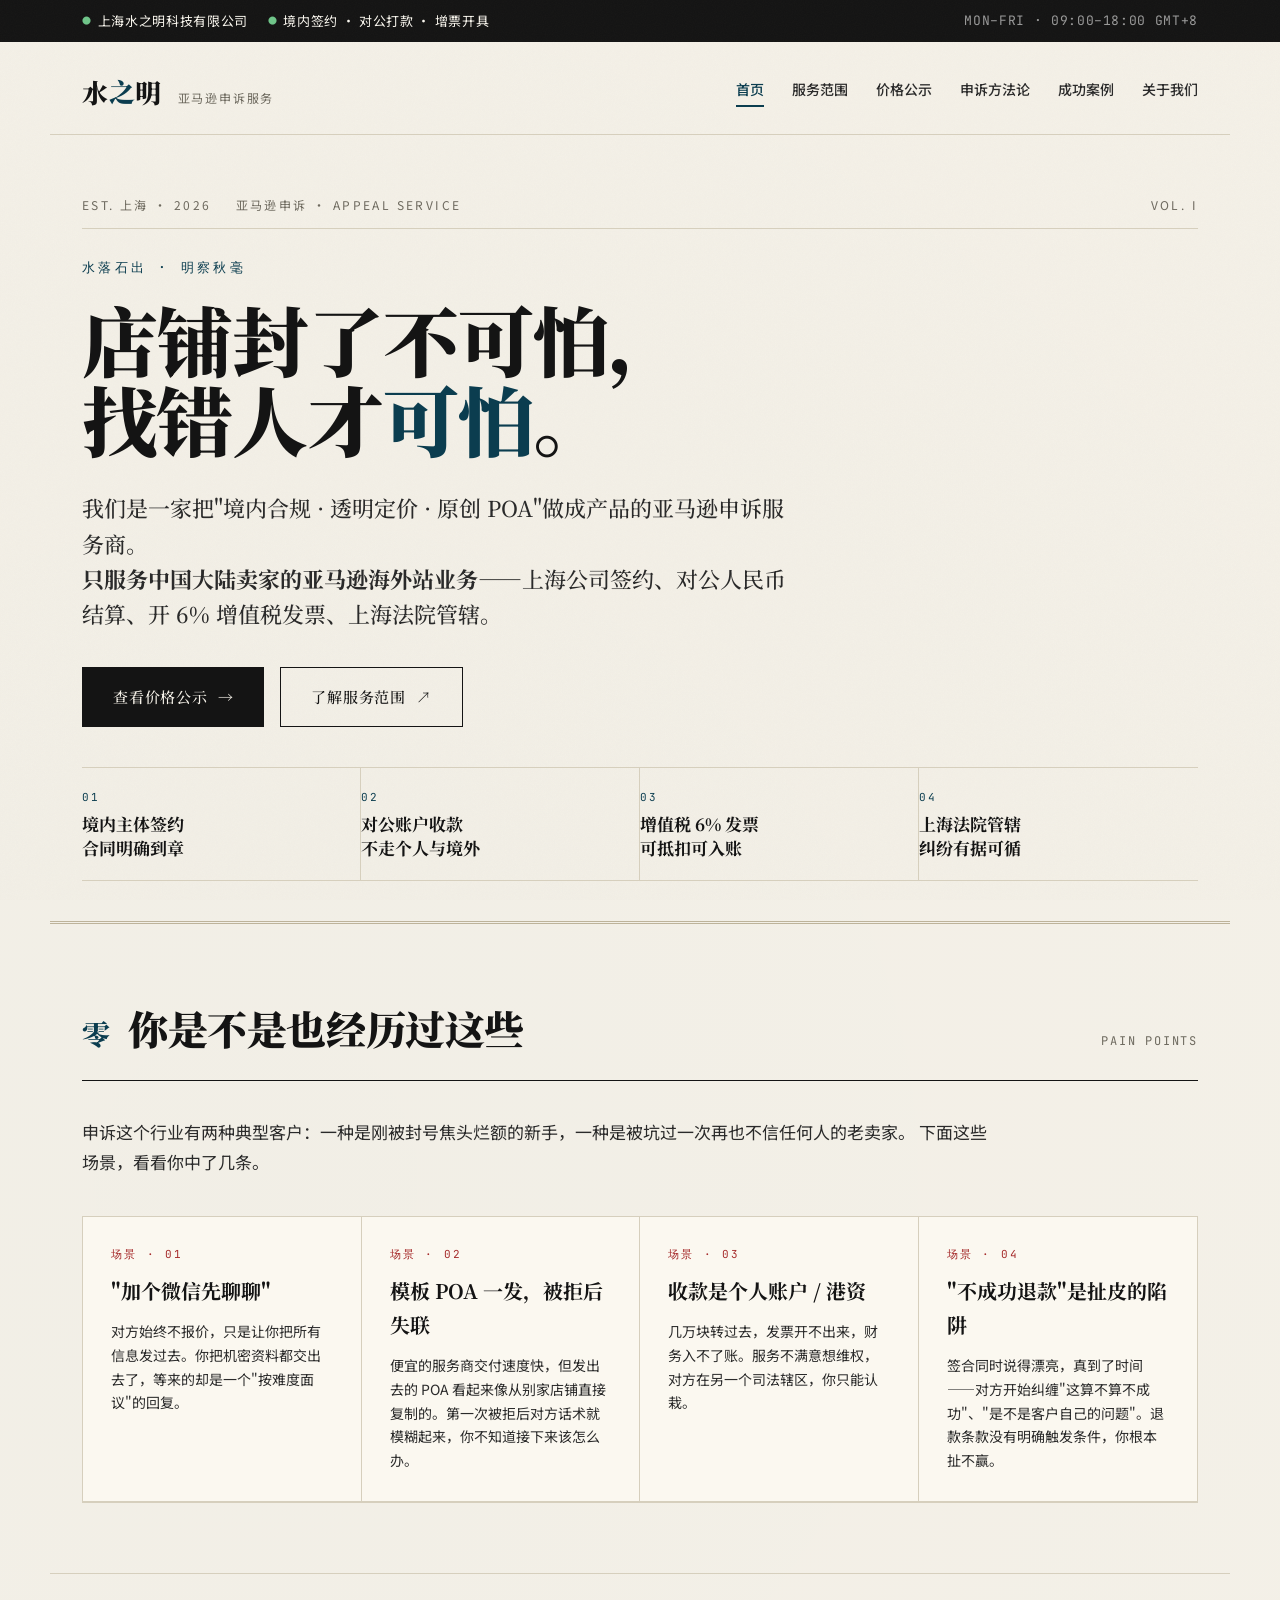
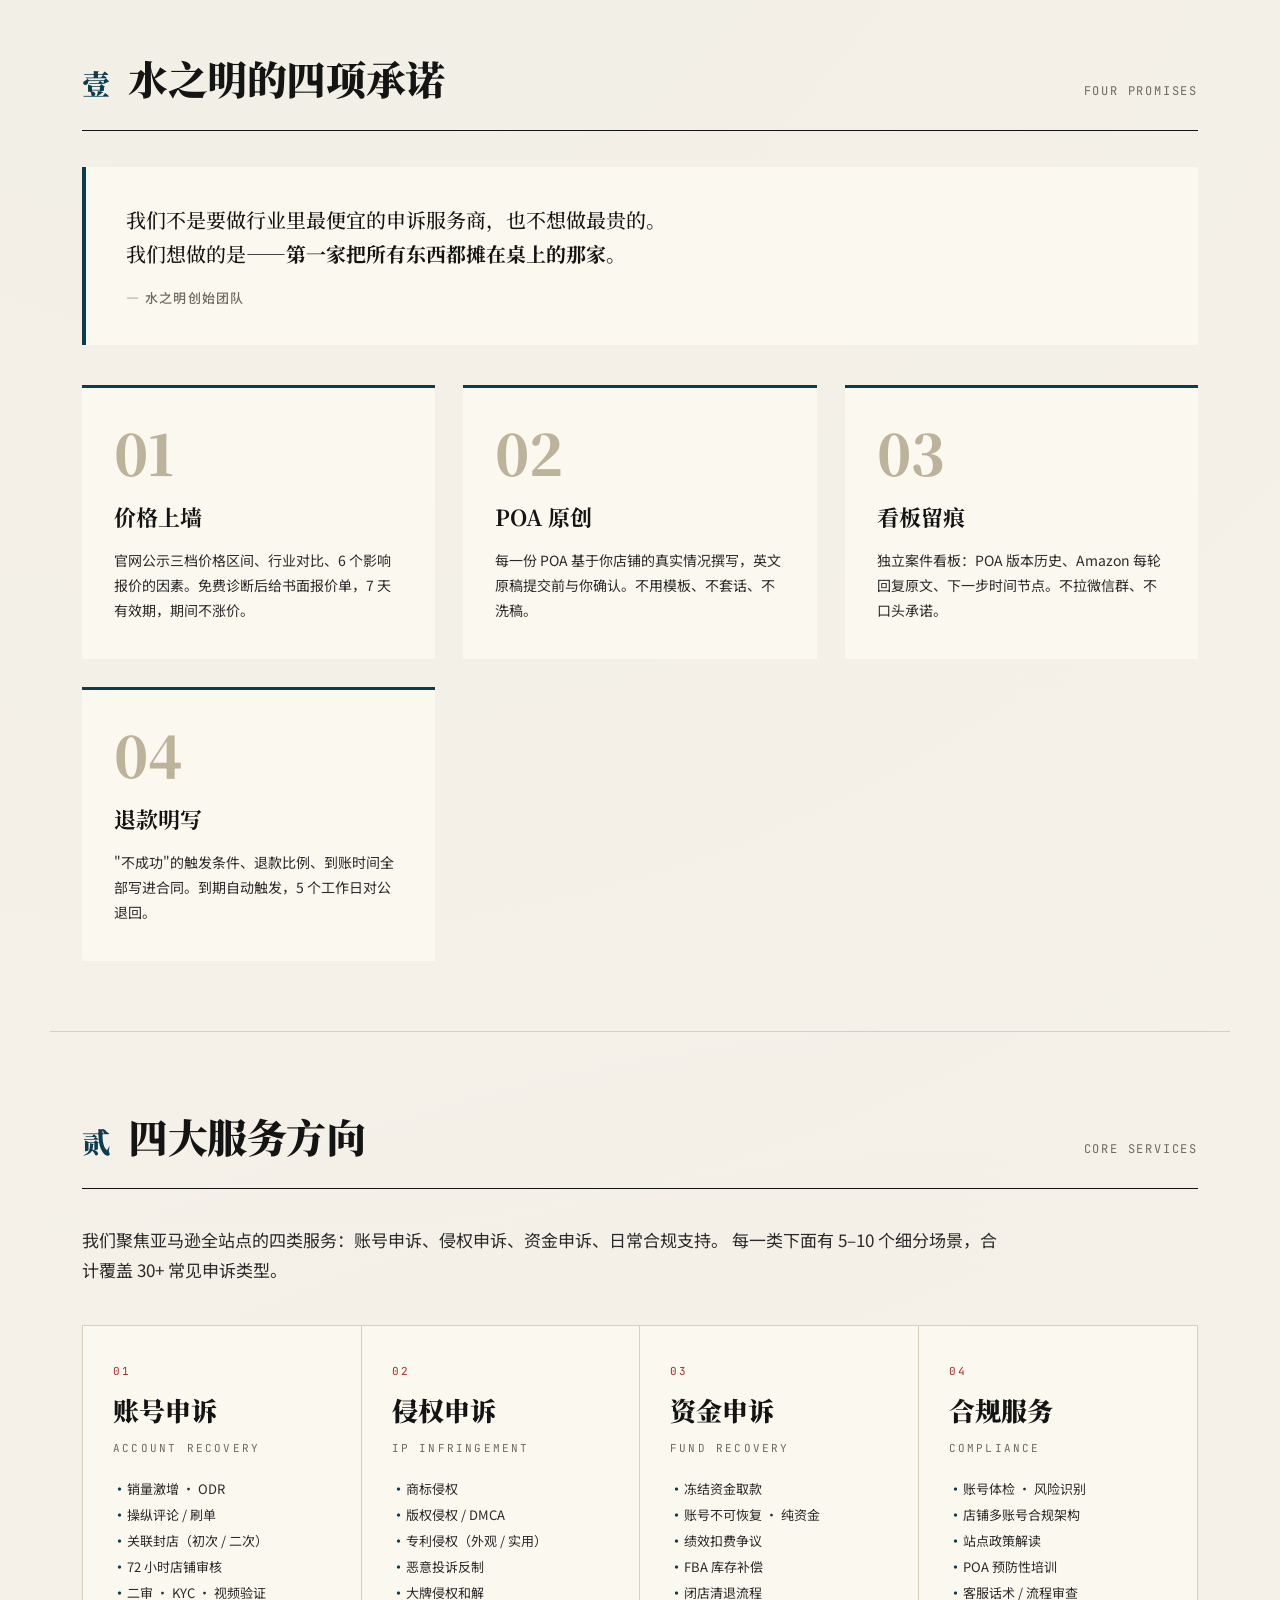
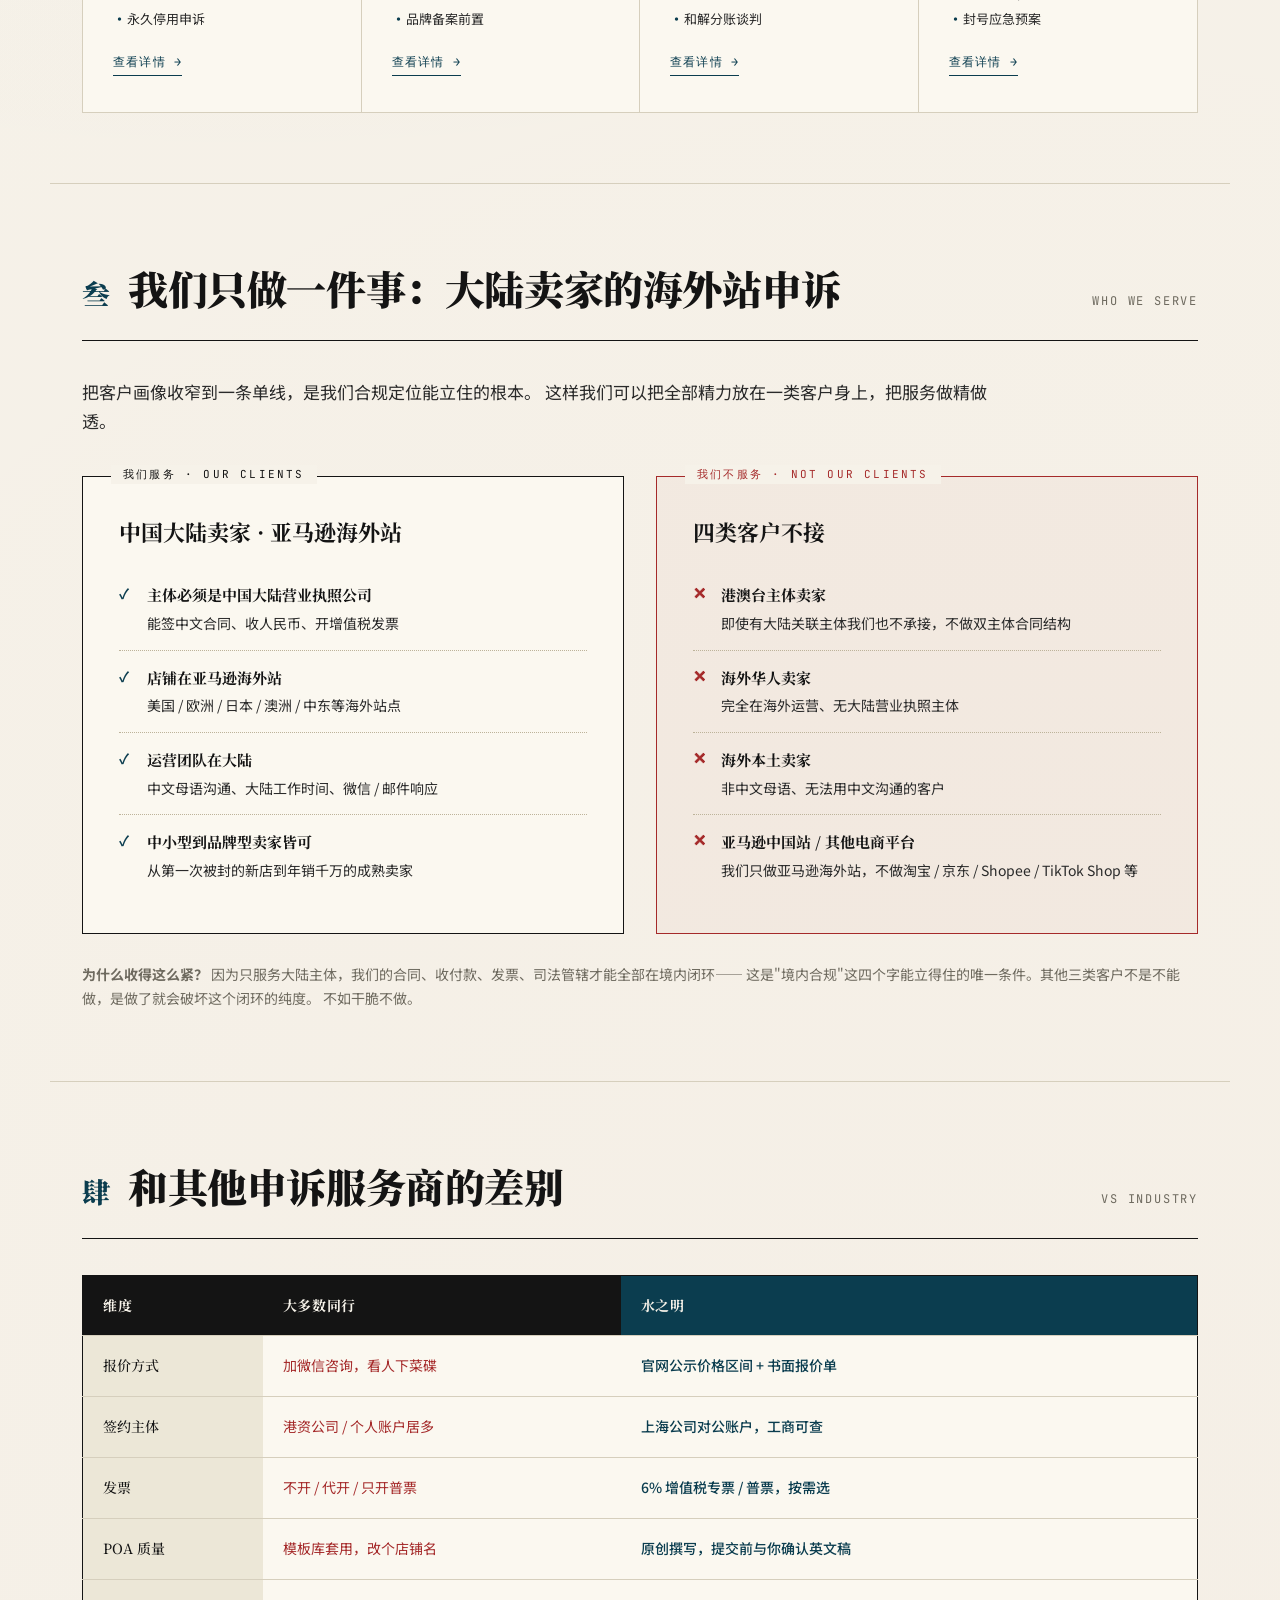
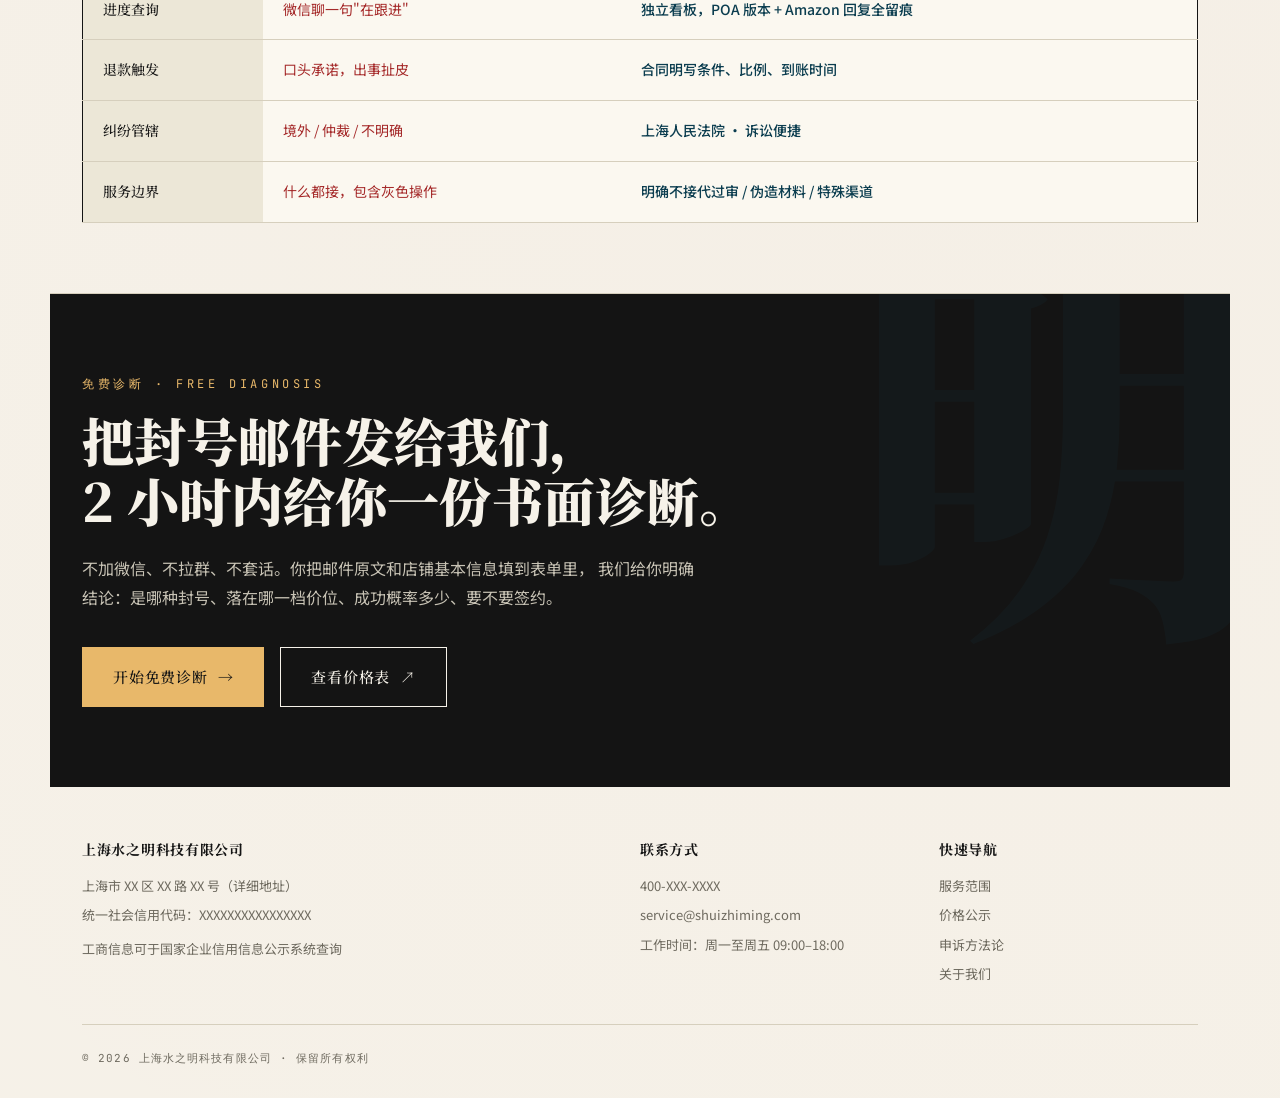
==== index.html @ 48dec46b "Initial commit: 水之明亚马逊申诉服务官网 - 6 页：首页 / 服务范围 / 价格公示 / 申诉方法论 / 成功案例 / 关于我们 - 共享样式表 styles.css（报纸 / 学术" ====
<!DOCTYPE html>
<html lang="zh-CN">
<head>
  <meta charset="UTF-8">
  <meta name="viewport" content="width=device-width, initial-scale=1.0">
  <title>水之明 · 亚马逊申诉服务 · 上海水之明科技有限公司</title>
  <meta name="description" content="境内主体签约 · 对公收款 · 增值税发票 · 上海法院管辖 · 亚马逊账号 / 侵权 / 资金 / 合规申诉服务">
  <link rel="preconnect" href="https://fonts.googleapis.com">
  <link rel="preconnect" href="https://fonts.gstatic.com" crossorigin>
  <link href="https://fonts.googleapis.com/css2?family=Noto+Serif+SC:wght@400;500;700;900&family=Noto+Sans+SC:wght@300;400;500;700&family=JetBrains+Mono:wght@400;500;700&display=swap" rel="stylesheet">
  <link rel="stylesheet" href="styles.css">
</head>
<body>

  <div class="topbar">
    <div class="topbar-inner">
      <div class="topbar-left">
        <span class="topbar-badge">上海水之明科技有限公司</span>
        <span class="topbar-badge">境内签约 · 对公打款 · 增票开具</span>
      </div>
      <div class="topbar-right">MON–FRI · 09:00–18:00 GMT+8</div>
    </div>
  </div>

  <header class="masthead">
    <div class="brand">
      <a href="index.html">
        <div class="brand-mark">水<span class="water-char">之</span>明</div>
        <div class="brand-sub">亚马逊申诉服务</div>
      </a>
    </div>
    <nav class="nav">
      <a href="index.html" class="active">首页</a>
      <a href="services.html">服务范围</a>
      <a href="pricing.html">价格公示</a>
      <a href="method.html">申诉方法论</a>
      <a href="cases.html">成功案例</a>
      <a href="about.html">关于我们</a>
    </nav>
  </header>

  <section class="hero">
    <div class="hero-meta">
      <div class="hero-meta-left">
        <span>EST. 上海 · 2026</span>
        <span>亚马逊申诉 · APPEAL SERVICE</span>
      </div>
      <div>VOL. I</div>
    </div>

    <div class="home-hero-tagline">水落石出 · 明察秋毫</div>
    <h1 class="hero-title">
      店铺封了不可怕，<br>
      找错人才<span class="accent">可怕</span>。
    </h1>
    <p class="hero-subtitle">
      我们是一家把"境内合规 · 透明定价 · 原创 POA"做成产品的亚马逊申诉服务商。<br>
      <b>只服务中国大陆卖家的亚马逊海外站业务</b>——上海公司签约、对公人民币结算、开 6% 增值税发票、上海法院管辖。
    </p>

    <div class="cta-buttons" style="margin-top:16px;">
      <a href="pricing.html" class="btn btn-primary" style="background:var(--ink);color:var(--paper);">查看价格公示<span class="btn-arrow">→</span></a>
      <a href="services.html" class="btn btn-secondary" style="border-color:var(--ink);color:var(--ink);">了解服务范围<span class="btn-arrow">↗</span></a>
    </div>

    <div class="hero-pillars">
      <div class="pillar"><div class="pillar-num">01</div><div class="pillar-text">境内主体签约<br>合同明确到章</div></div>
      <div class="pillar"><div class="pillar-num">02</div><div class="pillar-text">对公账户收款<br>不走个人与境外</div></div>
      <div class="pillar"><div class="pillar-num">03</div><div class="pillar-text">增值税 6% 发票<br>可抵扣可入账</div></div>
      <div class="pillar"><div class="pillar-num">04</div><div class="pillar-text">上海法院管辖<br>纠纷有据可循</div></div>
    </div>
  </section>

  <!-- 你是不是也经历过 -->
  <section class="content" id="pain">
    <div class="section-header">
      <div class="section-num">零</div>
      <h2 class="section-title">你是不是也经历过这些</h2>
      <div class="section-kicker">PAIN POINTS</div>
    </div>
    <p class="section-intro">
      申诉这个行业有两种典型客户：一种是刚被封号焦头烂额的新手，一种是被坑过一次再也不信任何人的老卖家。
      下面这些场景，看看你中了几条。
    </p>

    <div class="why-grid">
      <div class="why-card">
        <div class="why-card-label">场景 · 01</div>
        <div class="why-card-title">"加个微信先聊聊"</div>
        <div class="why-card-text">
          对方始终不报价，只是让你把所有信息发过去。你把机密资料都交出去了，等来的却是一个"按难度面议"的回复。
        </div>
      </div>
      <div class="why-card">
        <div class="why-card-label">场景 · 02</div>
        <div class="why-card-title">模板 POA 一发，被拒后失联</div>
        <div class="why-card-text">
          便宜的服务商交付速度快，但发出去的 POA 看起来像从别家店铺直接复制的。第一次被拒后对方话术就模糊起来，你不知道接下来该怎么办。
        </div>
      </div>
      <div class="why-card">
        <div class="why-card-label">场景 · 03</div>
        <div class="why-card-title">收款是个人账户 / 港资</div>
        <div class="why-card-text">
          几万块转过去，发票开不出来，财务入不了账。服务不满意想维权，对方在另一个司法辖区，你只能认栽。
        </div>
      </div>
      <div class="why-card">
        <div class="why-card-label">场景 · 04</div>
        <div class="why-card-title">"不成功退款"是扯皮的陷阱</div>
        <div class="why-card-text">
          签合同时说得漂亮，真到了时间——对方开始纠缠"这算不算不成功"、"是不是客户自己的问题"。退款条款没有明确触发条件，你根本扯不赢。
        </div>
      </div>
    </div>
  </section>

  <!-- 我们的四项承诺 -->
  <section class="content" id="promise">
    <div class="section-header">
      <div class="section-num">壹</div>
      <h2 class="section-title">水之明的四项承诺</h2>
      <div class="section-kicker">FOUR PROMISES</div>
    </div>

    <div class="quote-block" style="margin-bottom:40px;">
      我们不是要做行业里最便宜的申诉服务商，也不想做最贵的。<br>
      我们想做的是——<b>第一家把所有东西都摊在桌上的那家</b>。
      <cite>— 水之明创始团队</cite>
    </div>

    <div class="value-grid">
      <div class="value-card">
        <div class="value-card-num">01</div>
        <div class="value-card-title">价格上墙</div>
        <div class="value-card-text">官网公示三档价格区间、行业对比、6 个影响报价的因素。免费诊断后给书面报价单，7 天有效期，期间不涨价。</div>
      </div>
      <div class="value-card">
        <div class="value-card-num">02</div>
        <div class="value-card-title">POA 原创</div>
        <div class="value-card-text">每一份 POA 基于你店铺的真实情况撰写，英文原稿提交前与你确认。不用模板、不套话、不洗稿。</div>
      </div>
      <div class="value-card">
        <div class="value-card-num">03</div>
        <div class="value-card-title">看板留痕</div>
        <div class="value-card-text">独立案件看板：POA 版本历史、Amazon 每轮回复原文、下一步时间节点。不拉微信群、不口头承诺。</div>
      </div>
      <div class="value-card">
        <div class="value-card-num">04</div>
        <div class="value-card-title">退款明写</div>
        <div class="value-card-text">"不成功"的触发条件、退款比例、到账时间全部写进合同。到期自动触发，5 个工作日对公退回。</div>
      </div>
    </div>
  </section>

  <!-- 核心服务 -->
  <section class="content" id="services-preview">
    <div class="section-header">
      <div class="section-num">贰</div>
      <h2 class="section-title">四大服务方向</h2>
      <div class="section-kicker">CORE SERVICES</div>
    </div>
    <p class="section-intro">
      我们聚焦亚马逊全站点的四类服务：账号申诉、侵权申诉、资金申诉、日常合规支持。
      每一类下面有 5–10 个细分场景，合计覆盖 30+ 常见申诉类型。
    </p>

    <div class="service-cats">
      <div class="service-cat">
        <div class="service-cat-num">01</div>
        <div class="service-cat-title">账号申诉</div>
        <div class="service-cat-en">ACCOUNT RECOVERY</div>
        <ul class="service-cat-items">
          <li>销量激增 · ODR</li>
          <li>操纵评论 / 刷单</li>
          <li>关联封店（初次 / 二次）</li>
          <li>72 小时店铺审核</li>
          <li>二审 · KYC · 视频验证</li>
          <li>永久停用申诉</li>
        </ul>
        <a href="services.html#account" class="service-cat-link">查看详情 →</a>
      </div>
      <div class="service-cat">
        <div class="service-cat-num">02</div>
        <div class="service-cat-title">侵权申诉</div>
        <div class="service-cat-en">IP INFRINGEMENT</div>
        <ul class="service-cat-items">
          <li>商标侵权</li>
          <li>版权侵权 / DMCA</li>
          <li>专利侵权（外观 / 实用）</li>
          <li>恶意投诉反制</li>
          <li>大牌侵权和解</li>
          <li>品牌备案前置</li>
        </ul>
        <a href="services.html#ip" class="service-cat-link">查看详情 →</a>
      </div>
      <div class="service-cat">
        <div class="service-cat-num">03</div>
        <div class="service-cat-title">资金申诉</div>
        <div class="service-cat-en">FUND RECOVERY</div>
        <ul class="service-cat-items">
          <li>冻结资金取款</li>
          <li>账号不可恢复 · 纯资金</li>
          <li>绩效扣费争议</li>
          <li>FBA 库存补偿</li>
          <li>闭店清退流程</li>
          <li>和解分账谈判</li>
        </ul>
        <a href="services.html#fund" class="service-cat-link">查看详情 →</a>
      </div>
      <div class="service-cat">
        <div class="service-cat-num">04</div>
        <div class="service-cat-title">合规服务</div>
        <div class="service-cat-en">COMPLIANCE</div>
        <ul class="service-cat-items">
          <li>账号体检 · 风险识别</li>
          <li>店铺多账号合规架构</li>
          <li>站点政策解读</li>
          <li>POA 预防性培训</li>
          <li>客服话术 / 流程审查</li>
          <li>封号应急预案</li>
        </ul>
        <a href="services.html#compliance" class="service-cat-link">查看详情 →</a>
      </div>
    </div>
  </section>

  <!-- 客户画像 / 服务边界 -->
  <section class="content" id="client-fit">
    <div class="section-header">
      <div class="section-num">叁</div>
      <h2 class="section-title">我们只做一件事：大陆卖家的海外站申诉</h2>
      <div class="section-kicker">WHO WE SERVE</div>
    </div>
    <p class="section-intro">
      把客户画像收窄到一条单线，是我们合规定位能立住的根本。
      这样我们可以把全部精力放在一类客户身上，把服务做精做透。
    </p>

    <div class="dual-grid">
      <div class="info-block">
        <div class="info-block-label">我们服务 · OUR CLIENTS</div>
        <h3 class="info-block-title">中国大陆卖家 · 亚马逊海外站</h3>
        <ul class="info-list">
          <li><strong>主体必须是中国大陆营业执照公司</strong>能签中文合同、收人民币、开增值税发票</li>
          <li><strong>店铺在亚马逊海外站</strong>美国 / 欧洲 / 日本 / 澳洲 / 中东等海外站点</li>
          <li><strong>运营团队在大陆</strong>中文母语沟通、大陆工作时间、微信 / 邮件响应</li>
          <li><strong>中小型到品牌型卖家皆可</strong>从第一次被封的新店到年销千万的成熟卖家</li>
        </ul>
      </div>
      <div class="info-block warning">
        <div class="info-block-label">我们不服务 · NOT OUR CLIENTS</div>
        <h3 class="info-block-title">四类客户不接</h3>
        <ul class="info-list">
          <li><strong>港澳台主体卖家</strong>即使有大陆关联主体我们也不承接，不做双主体合同结构</li>
          <li><strong>海外华人卖家</strong>完全在海外运营、无大陆营业执照主体</li>
          <li><strong>海外本土卖家</strong>非中文母语、无法用中文沟通的客户</li>
          <li><strong>亚马逊中国站 / 其他电商平台</strong>我们只做亚马逊海外站，不做淘宝 / 京东 / Shopee / TikTok Shop 等</li>
        </ul>
      </div>
    </div>

    <p style="margin-top:28px;font-size:14px;color:var(--muted);line-height:1.75;">
      <b>为什么收得这么紧？</b>
      因为只服务大陆主体，我们的合同、收付款、发票、司法管辖才能全部在境内闭环——
      这是"境内合规"这四个字能立得住的唯一条件。其他三类客户不是不能做，是做了就会破坏这个闭环的纯度。
      不如干脆不做。
    </p>
  </section>

  <!-- 透明对比 -->
  <section class="content" id="compare">
    <div class="section-header">
      <div class="section-num">肆</div>
      <h2 class="section-title">和其他申诉服务商的差别</h2>
      <div class="section-kicker">VS INDUSTRY</div>
    </div>

    <table class="compare-table">
      <thead>
        <tr>
          <th>维度</th>
          <th>大多数同行</th>
          <th class="water-head">水之明</th>
        </tr>
      </thead>
      <tbody>
        <tr>
          <td>报价方式</td>
          <td class="bad">加微信咨询，看人下菜碟</td>
          <td class="good">官网公示价格区间 + 书面报价单</td>
        </tr>
        <tr>
          <td>签约主体</td>
          <td class="bad">港资公司 / 个人账户居多</td>
          <td class="good">上海公司对公账户，工商可查</td>
        </tr>
        <tr>
          <td>发票</td>
          <td class="bad">不开 / 代开 / 只开普票</td>
          <td class="good">6% 增值税专票 / 普票，按需选</td>
        </tr>
        <tr>
          <td>POA 质量</td>
          <td class="bad">模板库套用，改个店铺名</td>
          <td class="good">原创撰写，提交前与你确认英文稿</td>
        </tr>
        <tr>
          <td>进度查询</td>
          <td class="bad">微信聊一句"在跟进"</td>
          <td class="good">独立看板，POA 版本 + Amazon 回复全留痕</td>
        </tr>
        <tr>
          <td>退款触发</td>
          <td class="bad">口头承诺，出事扯皮</td>
          <td class="good">合同明写条件、比例、到账时间</td>
        </tr>
        <tr>
          <td>纠纷管辖</td>
          <td class="bad">境外 / 仲裁 / 不明确</td>
          <td class="good">上海人民法院 · 诉讼便捷</td>
        </tr>
        <tr>
          <td>服务边界</td>
          <td class="bad">什么都接，包含灰色操作</td>
          <td class="good">明确不接代过审 / 伪造材料 / 特殊渠道</td>
        </tr>
      </tbody>
    </table>
  </section>

  <!-- CTA -->
  <section class="cta-section">
    <div class="cta-inner">
      <div class="cta-kicker">免费诊断 · FREE DIAGNOSIS</div>
      <h2 class="cta-title">
        把封号邮件发给我们，<br>
        2 小时内给你一份书面诊断。
      </h2>
      <p class="cta-text">
        不加微信、不拉群、不套话。你把邮件原文和店铺基本信息填到表单里，
        我们给你明确结论：是哪种封号、落在哪一档价位、成功概率多少、要不要签约。
      </p>
      <div class="cta-buttons">
        <a href="#diagnosis" class="btn btn-primary">开始免费诊断<span class="btn-arrow">→</span></a>
        <a href="pricing.html" class="btn btn-secondary">查看价格表<span class="btn-arrow">↗</span></a>
      </div>
    </div>
  </section>

  <footer>
    <div class="footer-top">
      <div class="footer-col">
        <h4>上海水之明科技有限公司</h4>
        <p>上海市 XX 区 XX 路 XX 号（详细地址）</p>
        <p>统一社会信用代码：XXXXXXXXXXXXXXXX</p>
        <p style="margin-top:10px;">工商信息可于国家企业信用信息公示系统查询</p>
      </div>
      <div class="footer-col">
        <h4>联系方式</h4>
        <a href="tel:400-XXX-XXXX">400-XXX-XXXX</a>
        <a href="mailto:service@shuizhiming.com">service@shuizhiming.com</a>
        <p>工作时间：周一至周五 09:00–18:00</p>
      </div>
      <div class="footer-col">
        <h4>快速导航</h4>
        <a href="services.html">服务范围</a>
        <a href="pricing.html">价格公示</a>
        <a href="method.html">申诉方法论</a>
        <a href="about.html">关于我们</a>
      </div>
    </div>
    <div class="footer-bottom">
      <div>© 2026 上海水之明科技有限公司 · 保留所有权利</div>
    </div>
  </footer>

  <button class="scroll-top" id="scrollTop" aria-label="回到顶部">↑</button>

  <script>
    const scrollBtn = document.getElementById('scrollTop');
    window.addEventListener('scroll', () => {
      if (window.scrollY > 800) scrollBtn.classList.add('visible');
      else scrollBtn.classList.remove('visible');
    });
    scrollBtn.addEventListener('click', () => window.scrollTo({ top: 0, behavior: 'smooth' }));
  </script>
</body>
</html>
---- styles.css ----
/* ===== Design Tokens ===== */
:root {
  --ink: #141414;
  --ink-soft: #2a2a2a;
  --paper: #f6f2e9;
  --paper-soft: #fbf8f0;
  --rule: #d6cfbd;
  --rule-strong: #bdb39a;
  --water: #0b3d4f;
  --water-light: #1a5c72;
  --seal: #a52a2a;
  --muted: #6e6a5f;
  --accent-bg: #ece7d7;

  --font-display: 'Noto Serif SC', 'Songti SC', 'SimSun', serif;
  --font-body: 'Noto Sans SC', -apple-system, BlinkMacSystemFont, 'PingFang SC', 'Microsoft YaHei', sans-serif;
  --font-mono: 'JetBrains Mono', 'SF Mono', Menlo, monospace;

  --max-width: 1180px;
  --content-width: 920px;
}

* { box-sizing: border-box; margin: 0; padding: 0; }
html { scroll-behavior: smooth; }
body {
  font-family: var(--font-body);
  color: var(--ink);
  background: var(--paper);
  line-height: 1.7;
  font-size: 16px;
  font-weight: 400;
  -webkit-font-smoothing: antialiased;
  text-rendering: optimizeLegibility;
  background-image:
    radial-gradient(circle at 20% 20%, rgba(10, 61, 79, 0.02) 0%, transparent 50%),
    radial-gradient(circle at 80% 80%, rgba(165, 42, 42, 0.015) 0%, transparent 50%);
}

body::before {
  content: '';
  position: fixed;
  inset: 0;
  pointer-events: none;
  z-index: 1;
  opacity: 0.35;
  background-image: url("data:image/svg+xml;utf8,<svg xmlns='http://www.w3.org/2000/svg' width='200' height='200'><filter id='n'><feTurbulence type='fractalNoise' baseFrequency='0.9' numOctaves='3'/><feColorMatrix values='0 0 0 0 0.5 0 0 0 0 0.45 0 0 0 0 0.35 0 0 0 0.08 0'/></filter><rect width='200' height='200' filter='url(%23n)'/></svg>");
}

main, header, footer, section { position: relative; z-index: 2; }

.display { font-family: var(--font-display); font-weight: 900; letter-spacing: -0.01em; }
.mono { font-family: var(--font-mono); font-feature-settings: "tnum"; }

/* ===== Top Bar ===== */
.topbar { background: var(--ink); color: var(--paper-soft); font-size: 13px; letter-spacing: 0.05em; }
.topbar-inner { max-width: var(--max-width); margin: 0 auto; padding: 10px 32px; display: flex; justify-content: space-between; align-items: center; gap: 24px; }
.topbar-left { display: flex; gap: 20px; align-items: center; }
.topbar-badge { display: inline-flex; align-items: center; gap: 6px; }
.topbar-badge::before { content: '●'; color: #6fc68a; font-size: 9px; }
.topbar-right { font-family: var(--font-mono); color: #999; }

/* ===== Masthead ===== */
.masthead { max-width: var(--max-width); margin: 0 auto; padding: 28px 32px 20px; border-bottom: 1px solid var(--rule); display: flex; justify-content: space-between; align-items: center; flex-wrap: wrap; gap: 20px; }
.brand { display: flex; align-items: baseline; gap: 16px; }
.brand a { text-decoration: none; display: flex; align-items: baseline; gap: 16px; }
.brand-mark { font-family: var(--font-display); font-weight: 900; font-size: 26px; letter-spacing: 0.02em; color: var(--ink); }
.brand-mark .water-char { color: var(--water); display: inline-block; transform: translateY(-1px); }
.brand-sub { font-size: 12px; color: var(--muted); letter-spacing: 0.15em; }
.nav { display: flex; gap: 28px; font-size: 14px; }
.nav a { color: var(--ink-soft); text-decoration: none; transition: color 0.2s; font-weight: 500; }
.nav a:hover { color: var(--water); }
.nav a.active { color: var(--water); border-bottom: 2px solid var(--water); padding-bottom: 3px; }

/* ===== Hero ===== */
.hero { max-width: var(--max-width); margin: 0 auto; padding: 60px 32px 40px; border-bottom: 3px double var(--rule-strong); position: relative; }
.hero-meta { display: flex; justify-content: space-between; align-items: center; font-size: 12px; color: var(--muted); letter-spacing: 0.2em; text-transform: uppercase; margin-bottom: 28px; padding-bottom: 12px; border-bottom: 1px solid var(--rule); }
.hero-meta-left { display: flex; gap: 24px; }
.hero-title { font-family: var(--font-display); font-weight: 900; font-size: clamp(42px, 6vw, 76px); line-height: 1.05; letter-spacing: -0.01em; color: var(--ink); margin-bottom: 32px; }
.hero-title .accent { color: var(--water); position: relative; display: inline-block; }
.hero-subtitle { font-family: var(--font-display); font-weight: 500; font-size: clamp(18px, 2.3vw, 22px); color: var(--ink-soft); max-width: 720px; line-height: 1.6; margin-bottom: 36px; }

.hero-pillars { display: grid; grid-template-columns: repeat(auto-fit, minmax(180px, 1fr)); gap: 0; border-top: 1px solid var(--rule); border-bottom: 1px solid var(--rule); margin-top: 40px; }
.pillar { padding: 20px 24px 20px 0; border-right: 1px solid var(--rule); position: relative; }
.pillar:last-child { border-right: none; }
.pillar-num { font-family: var(--font-mono); font-size: 11px; color: var(--water); letter-spacing: 0.2em; margin-bottom: 6px; }
.pillar-text { font-family: var(--font-display); font-weight: 700; font-size: 17px; color: var(--ink); line-height: 1.4; }

/* ===== Section ===== */
section.content { max-width: var(--max-width); margin: 0 auto; padding: 70px 32px; border-bottom: 1px solid var(--rule); }
.section-header { display: flex; align-items: baseline; gap: 18px; margin-bottom: 36px; padding-bottom: 18px; border-bottom: 1px solid var(--ink); }
.section-num { font-family: var(--font-display); font-weight: 900; font-size: 28px; color: var(--water); }
.section-title { font-family: var(--font-display); font-weight: 900; font-size: clamp(28px, 4vw, 40px); color: var(--ink); letter-spacing: -0.01em; }
.section-kicker { margin-left: auto; font-family: var(--font-mono); font-size: 12px; color: var(--muted); letter-spacing: 0.15em; }
.section-intro { max-width: var(--content-width); font-size: 17px; color: var(--ink-soft); margin-bottom: 40px; line-height: 1.75; }

/* ===== Why/Compare Grid ===== */
.why-grid { display: grid; grid-template-columns: repeat(auto-fit, minmax(240px, 1fr)); gap: 0; border: 1px solid var(--rule); background: var(--paper-soft); }
.why-card { padding: 28px; border-right: 1px solid var(--rule); border-bottom: 1px solid var(--rule); }
.why-card:last-child { border-right: none; }
@media (max-width: 768px) { .why-card { border-right: none; } }
.why-card-label { font-family: var(--font-mono); font-size: 11px; color: var(--seal); letter-spacing: 0.2em; margin-bottom: 10px; }
.why-card-title { font-family: var(--font-display); font-weight: 700; font-size: 20px; margin-bottom: 12px; color: var(--ink); }
.why-card-text { font-size: 14px; color: var(--ink-soft); line-height: 1.7; }

/* ===== Tier / Pricing Table ===== */
.tier-block { margin-bottom: 56px; }
.tier-header { display: flex; align-items: center; gap: 20px; margin-bottom: 24px; padding: 16px 24px; background: var(--ink); color: var(--paper); }
.tier-badge { font-family: var(--font-display); font-weight: 900; font-size: 24px; width: 48px; height: 48px; display: flex; align-items: center; justify-content: center; background: var(--paper); color: var(--ink); border-radius: 2px; }
.tier-title { font-family: var(--font-display); font-weight: 700; font-size: 22px; letter-spacing: 0.02em; }
.tier-desc { margin-left: auto; font-size: 13px; color: #c7c2b4; letter-spacing: 0.05em; font-family: var(--font-mono); }
@media (max-width: 640px) { .tier-desc { display: none; } }

.price-table { width: 100%; border-collapse: collapse; background: var(--paper-soft); border: 1px solid var(--rule); }
.price-table thead th { font-family: var(--font-display); font-weight: 700; font-size: 13px; padding: 14px 20px; text-align: left; background: var(--accent-bg); color: var(--ink); letter-spacing: 0.05em; border-bottom: 2px solid var(--ink); }
.price-table thead th.num { text-align: right; font-family: var(--font-mono); }
.price-table tbody tr { border-bottom: 1px dotted var(--rule-strong); transition: background 0.2s; }
.price-table tbody tr:last-child { border-bottom: none; }
.price-table tbody tr:hover { background: var(--accent-bg); }
.price-table tbody td { padding: 18px 20px; vertical-align: top; }
.price-table tbody td.service { font-family: var(--font-display); font-weight: 500; font-size: 16px; color: var(--ink); }
.price-table tbody td.service-note { display: block; font-family: var(--font-body); font-size: 12px; font-weight: 400; color: var(--muted); margin-top: 4px; letter-spacing: 0; }
.price-table tbody td.market { font-family: var(--font-mono); font-size: 13px; color: var(--muted); text-align: right; white-space: nowrap; }
.price-table tbody td.ours { font-family: var(--font-mono); font-size: 15px; font-weight: 500; color: var(--water); text-align: right; white-space: nowrap; }
.price-table tbody td.ours .unit { font-size: 11px; color: var(--muted); margin-left: 2px; }

.not-accept-row { background: rgba(165, 42, 42, 0.04); }
.not-accept-row:hover { background: rgba(165, 42, 42, 0.08) !important; }
.not-accept-row .ours { color: var(--seal) !important; text-decoration: line-through; text-decoration-color: var(--seal); }

@media (max-width: 720px) {
  .price-table thead { display: none; }
  .price-table, .price-table tbody, .price-table tr, .price-table td { display: block; width: 100%; }
  .price-table tbody tr { padding: 16px 16px; border-bottom: 1px solid var(--rule); }
  .price-table tbody td { padding: 4px 0; text-align: left !important; }
  .price-table tbody td.service { font-size: 17px; margin-bottom: 8px; }
  .price-table tbody td.market::before { content: '行业价 · '; font-size: 11px; color: var(--muted); }
  .price-table tbody td.ours { font-size: 18px; text-align: left !important; margin-top: 4px; }
  .price-table tbody td.ours::before { content: '水之明 · '; font-size: 11px; color: var(--muted); font-family: var(--font-body); }
}

/* ===== Fund callout ===== */
.fund-callout { background: var(--ink); color: var(--paper); padding: 40px 44px; margin: 32px 0; position: relative; }
.fund-callout::before { content: '资'; position: absolute; top: -20px; left: 28px; font-family: var(--font-display); font-weight: 900; font-size: 72px; color: var(--seal); opacity: 0.25; line-height: 1; }
.fund-callout-title { font-family: var(--font-display); font-weight: 700; font-size: 24px; margin-bottom: 20px; color: var(--paper); }
.fund-callout-text { font-size: 15px; color: #d4d0c5; margin-bottom: 24px; line-height: 1.8; }
.fund-list { display: grid; grid-template-columns: repeat(auto-fit, minmax(260px, 1fr)); gap: 20px; margin-top: 24px; }
.fund-item { border-top: 1px solid #3a3a3a; padding-top: 16px; }
.fund-item-scene { font-family: var(--font-mono); font-size: 11px; color: #a09a88; letter-spacing: 0.15em; margin-bottom: 8px; }
.fund-item-label { font-family: var(--font-display); font-weight: 700; font-size: 16px; margin-bottom: 8px; color: var(--paper); }
.fund-item-price { font-family: var(--font-mono); font-size: 20px; color: #e8b86a; letter-spacing: -0.01em; }

/* ===== Factors Grid ===== */
.factors-grid { display: grid; grid-template-columns: repeat(auto-fit, minmax(280px, 1fr)); gap: 0; counter-reset: factor; }
.factor { padding: 28px; border: 1px solid var(--rule); margin-top: -1px; margin-left: -1px; background: var(--paper-soft); counter-increment: factor; position: relative; }
.factor::before { content: counter(factor, decimal-leading-zero); position: absolute; top: 18px; right: 24px; font-family: var(--font-mono); font-size: 32px; font-weight: 300; color: var(--rule-strong); }
.factor-title { font-family: var(--font-display); font-weight: 700; font-size: 18px; margin-bottom: 10px; color: var(--ink); }
.factor-text { font-size: 14px; color: var(--ink-soft); line-height: 1.7; }

/* ===== Dual Grid / Info Blocks ===== */
.dual-grid { display: grid; grid-template-columns: 1fr 1fr; gap: 32px; }
@media (max-width: 820px) { .dual-grid { grid-template-columns: 1fr; } }
.info-block { border: 1px solid var(--ink); padding: 36px; background: var(--paper-soft); position: relative; }
.info-block.warning { border-color: var(--seal); background: rgba(165, 42, 42, 0.03); }
.info-block-label { position: absolute; top: -12px; left: 28px; background: var(--paper); padding: 0 12px; font-family: var(--font-mono); font-size: 11px; color: var(--ink); letter-spacing: 0.2em; }
.info-block.warning .info-block-label { color: var(--seal); }
.info-block-title { font-family: var(--font-display); font-weight: 700; font-size: 22px; margin-bottom: 18px; color: var(--ink); }
.info-list { list-style: none; }
.info-list li { padding: 14px 0 14px 28px; border-bottom: 1px dotted var(--rule-strong); position: relative; font-size: 14px; line-height: 1.7; color: var(--ink-soft); }
.info-list li:last-child { border-bottom: none; }
.info-list li::before { content: '✓'; position: absolute; left: 0; top: 14px; color: var(--water); font-weight: 700; }
.info-block.warning .info-list li::before { content: '✕'; color: var(--seal); }
.info-list li strong { font-weight: 700; color: var(--ink); display: block; margin-bottom: 4px; font-family: var(--font-display); font-size: 15px; }

/* ===== FAQ ===== */
.faq-list { border-top: 2px solid var(--ink); }
.faq-item { border-bottom: 1px solid var(--rule-strong); }
.faq-question { width: 100%; background: transparent; border: none; padding: 26px 60px 26px 0; text-align: left; cursor: pointer; font-family: var(--font-display); font-weight: 500; font-size: 18px; color: var(--ink); position: relative; transition: color 0.2s; display: flex; align-items: flex-start; gap: 18px; }
.faq-question:hover { color: var(--water); }
.faq-num { font-family: var(--font-mono); font-size: 14px; color: var(--water); font-weight: 500; min-width: 40px; }
.faq-q-text { flex: 1; }
.faq-toggle { position: absolute; right: 8px; top: 50%; transform: translateY(-50%); width: 24px; height: 24px; border: 1px solid var(--ink); border-radius: 50%; display: flex; align-items: center; justify-content: center; transition: all 0.3s; background: transparent; }
.faq-toggle::before, .faq-toggle::after { content: ''; position: absolute; background: var(--ink); transition: transform 0.3s; }
.faq-toggle::before { width: 10px; height: 1.5px; }
.faq-toggle::after { width: 1.5px; height: 10px; }
.faq-item.open .faq-toggle { background: var(--ink); }
.faq-item.open .faq-toggle::before, .faq-item.open .faq-toggle::after { background: var(--paper); }
.faq-item.open .faq-toggle::after { transform: rotate(90deg); }
.faq-answer { max-height: 0; overflow: hidden; transition: max-height 0.4s ease-out; }
.faq-item.open .faq-answer { max-height: 800px; }
.faq-answer-inner { padding: 0 24px 28px 58px; color: var(--ink-soft); font-size: 15px; line-height: 1.85; }
.faq-answer-inner p { margin-bottom: 12px; }
.faq-answer-inner p:last-child { margin-bottom: 0; }

/* ===== CTA ===== */
.cta-section { max-width: var(--max-width); margin: 0 auto; padding: 80px 32px; background: var(--ink); color: var(--paper); position: relative; overflow: hidden; }
.cta-section::before { content: '明'; position: absolute; font-family: var(--font-display); font-weight: 900; font-size: 420px; color: var(--water-light); opacity: 0.08; top: -80px; right: -40px; line-height: 1; }
.cta-inner { position: relative; z-index: 2; }
.cta-kicker { font-family: var(--font-mono); font-size: 12px; color: #e8b86a; letter-spacing: 0.3em; margin-bottom: 16px; }
.cta-title { font-family: var(--font-display); font-weight: 900; font-size: clamp(32px, 5vw, 52px); line-height: 1.15; margin-bottom: 24px; max-width: 800px; }
.cta-text { font-size: 16px; color: #c7c2b4; max-width: 620px; line-height: 1.8; margin-bottom: 36px; }
.cta-buttons { display: flex; gap: 16px; flex-wrap: wrap; }
.btn { display: inline-flex; align-items: center; gap: 10px; padding: 16px 30px; font-family: var(--font-display); font-weight: 500; font-size: 15px; letter-spacing: 0.05em; text-decoration: none; transition: all 0.25s; border: 1px solid transparent; cursor: pointer; }
.btn-primary { background: #e8b86a; color: var(--ink); }
.btn-primary:hover { background: #f0c780; transform: translateY(-2px); }
.btn-secondary { background: transparent; color: var(--paper); border-color: var(--paper); }
.btn-secondary:hover { background: var(--paper); color: var(--ink); }
.btn-arrow { transition: transform 0.25s; }
.btn:hover .btn-arrow { transform: translateX(4px); }

/* ===== Footer ===== */
footer { max-width: var(--max-width); margin: 0 auto; padding: 50px 32px 30px; font-size: 13px; color: var(--muted); line-height: 1.8; }
.footer-top { display: grid; grid-template-columns: 2fr 1fr 1fr; gap: 40px; padding-bottom: 32px; border-bottom: 1px solid var(--rule); }
@media (max-width: 760px) { .footer-top { grid-template-columns: 1fr; gap: 28px; } }
.footer-col h4 { font-family: var(--font-display); font-weight: 700; font-size: 14px; color: var(--ink); margin-bottom: 12px; letter-spacing: 0.05em; }
.footer-col p, .footer-col a { display: block; color: var(--muted); text-decoration: none; margin-bottom: 6px; }
.footer-col a:hover { color: var(--water); }
.footer-bottom { padding-top: 24px; display: flex; justify-content: space-between; flex-wrap: wrap; gap: 12px; font-family: var(--font-mono); font-size: 11px; color: var(--muted); letter-spacing: 0.1em; }

/* ===== Utility ===== */
.text-seal { color: var(--seal); }
.text-water { color: var(--water); }

.scroll-top { position: fixed; bottom: 30px; right: 30px; width: 48px; height: 48px; background: var(--ink); color: var(--paper); border-radius: 50%; display: flex; align-items: center; justify-content: center; cursor: pointer; opacity: 0; pointer-events: none; transition: all 0.3s; z-index: 100; border: none; font-size: 20px; }
.scroll-top.visible { opacity: 1; pointer-events: auto; }
.scroll-top:hover { background: var(--water); transform: translateY(-4px); }

/* ===== Home-specific ===== */
.home-hero-tagline { font-family: var(--font-mono); font-size: 13px; color: var(--water); letter-spacing: 0.25em; margin-bottom: 20px; text-transform: uppercase; }
.split-section { display: grid; grid-template-columns: 1fr 1fr; gap: 48px; align-items: start; }
@media (max-width: 820px) { .split-section { grid-template-columns: 1fr; gap: 32px; } }
.quote-block { padding: 36px 40px; background: var(--paper-soft); border-left: 4px solid var(--water); font-family: var(--font-display); font-size: 20px; line-height: 1.7; color: var(--ink); font-weight: 500; }
.quote-block cite { display: block; margin-top: 16px; font-size: 13px; color: var(--muted); font-family: var(--font-body); font-style: normal; letter-spacing: 0.1em; }

.service-cats { display: grid; grid-template-columns: repeat(auto-fit, minmax(240px, 1fr)); gap: 0; border: 1px solid var(--rule); }
.service-cat { padding: 36px 30px; border-right: 1px solid var(--rule); background: var(--paper-soft); transition: background 0.2s; position: relative; }
.service-cat:last-child { border-right: none; }
@media (max-width: 768px) { .service-cat { border-right: none; border-bottom: 1px solid var(--rule); } }
.service-cat:hover { background: var(--accent-bg); }
.service-cat-num { font-family: var(--font-mono); font-size: 11px; color: var(--seal); letter-spacing: 0.2em; margin-bottom: 14px; }
.service-cat-title { font-family: var(--font-display); font-weight: 900; font-size: 26px; color: var(--ink); margin-bottom: 14px; line-height: 1.2; }
.service-cat-en { font-family: var(--font-mono); font-size: 11px; color: var(--muted); letter-spacing: 0.2em; margin-bottom: 18px; text-transform: uppercase; }
.service-cat-items { list-style: none; font-size: 13px; color: var(--ink-soft); line-height: 2; }
.service-cat-items li { padding-left: 14px; position: relative; }
.service-cat-items li::before { content: '·'; position: absolute; left: 0; color: var(--water); font-weight: 700; }
.service-cat-link { display: inline-block; margin-top: 20px; font-family: var(--font-mono); font-size: 12px; color: var(--water); text-decoration: none; letter-spacing: 0.1em; border-bottom: 1px solid var(--water); padding-bottom: 2px; }
.service-cat-link:hover { color: var(--seal); border-color: var(--seal); }

/* ===== HK callout ===== */
.hk-callout { border: 2px solid var(--water); padding: 40px 44px; background: var(--paper-soft); margin: 32px 0; position: relative; }
.hk-callout::before { content: '港'; position: absolute; top: -20px; right: 28px; font-family: var(--font-display); font-weight: 900; font-size: 72px; color: var(--water); opacity: 0.2; line-height: 1; }
.hk-callout-label { font-family: var(--font-mono); font-size: 12px; color: var(--water); letter-spacing: 0.25em; margin-bottom: 14px; }
.hk-callout-title { font-family: var(--font-display); font-weight: 900; font-size: 26px; margin-bottom: 18px; color: var(--ink); }
.hk-callout-text { font-size: 15px; color: var(--ink-soft); line-height: 1.85; margin-bottom: 16px; }
.hk-diagram { background: var(--paper); border: 1px solid var(--rule); padding: 24px; margin: 24px 0; font-family: var(--font-mono); font-size: 13px; color: var(--ink-soft); line-height: 1.9; white-space: pre; overflow-x: auto; }

/* ===== Method steps ===== */
.steps-list { display: flex; flex-direction: column; gap: 0; border-top: 2px solid var(--ink); }
.step { display: grid; grid-template-columns: 120px 1fr; gap: 36px; padding: 40px 0; border-bottom: 1px solid var(--rule-strong); align-items: start; }
@media (max-width: 720px) { .step { grid-template-columns: 1fr; gap: 12px; } }
.step-num { font-family: var(--font-display); font-weight: 900; font-size: 72px; line-height: 1; color: var(--water); }
.step-body h3 { font-family: var(--font-display); font-weight: 700; font-size: 24px; margin-bottom: 8px; color: var(--ink); }
.step-kicker { font-family: var(--font-mono); font-size: 11px; color: var(--muted); letter-spacing: 0.2em; margin-bottom: 16px; text-transform: uppercase; }
.step-body p { font-size: 15px; color: var(--ink-soft); line-height: 1.8; margin-bottom: 12px; max-width: 720px; }
.step-body ul { list-style: none; margin-top: 12px; }
.step-body ul li { padding: 6px 0 6px 22px; position: relative; font-size: 14px; color: var(--ink-soft); }
.step-body ul li::before { content: '→'; position: absolute; left: 0; color: var(--water); }

/* ===== Comparison ===== */
.compare-table { width: 100%; border-collapse: collapse; border: 1px solid var(--ink); background: var(--paper-soft); }
.compare-table th, .compare-table td { padding: 18px 20px; text-align: left; border-bottom: 1px solid var(--rule); vertical-align: top; font-size: 14px; }
.compare-table thead th { background: var(--ink); color: var(--paper); font-family: var(--font-display); font-weight: 700; font-size: 14px; letter-spacing: 0.05em; }
.compare-table thead th.water-head { background: var(--water); }
.compare-table tbody td { color: var(--ink-soft); line-height: 1.7; }
.compare-table tbody td:first-child { font-family: var(--font-display); font-weight: 500; color: var(--ink); background: var(--accent-bg); width: 180px; }
.compare-table tbody td.bad { color: var(--seal); }
.compare-table tbody td.good { color: var(--water); font-weight: 500; }
@media (max-width: 720px) {
  .compare-table, .compare-table thead, .compare-table tbody, .compare-table th, .compare-table td, .compare-table tr { display: block; }
  .compare-table thead { display: none; }
  .compare-table tbody tr { margin-bottom: 20px; border: 1px solid var(--rule); }
  .compare-table tbody td { border-bottom: 1px dotted var(--rule); }
  .compare-table tbody td:first-child { background: var(--ink); color: var(--paper); width: 100%; }
}

/* ===== Cases ===== */
.case-grid { display: grid; grid-template-columns: repeat(auto-fit, minmax(300px, 1fr)); gap: 24px; }
.case-card { background: var(--paper-soft); border: 1px solid var(--rule); padding: 30px 28px; position: relative; transition: all 0.25s; }
.case-card:hover { border-color: var(--ink); transform: translateY(-2px); }
.case-tag { display: inline-block; font-family: var(--font-mono); font-size: 11px; padding: 3px 10px; background: var(--water); color: var(--paper); letter-spacing: 0.1em; margin-bottom: 14px; }
.case-tag.seal { background: var(--seal); }
.case-tag.gold { background: #e8b86a; color: var(--ink); }
.case-title { font-family: var(--font-display); font-weight: 700; font-size: 20px; margin-bottom: 14px; line-height: 1.3; color: var(--ink); }
.case-meta { display: flex; gap: 18px; font-family: var(--font-mono); font-size: 11px; color: var(--muted); margin-bottom: 18px; letter-spacing: 0.05em; padding-bottom: 12px; border-bottom: 1px dotted var(--rule-strong); }
.case-section { margin-bottom: 14px; }
.case-section-label { font-family: var(--font-mono); font-size: 10px; color: var(--water); letter-spacing: 0.2em; margin-bottom: 6px; }
.case-section-text { font-size: 13px; color: var(--ink-soft); line-height: 1.75; }
.case-outcome { margin-top: 18px; padding-top: 16px; border-top: 1px solid var(--rule); font-family: var(--font-mono); font-size: 13px; color: var(--water); font-weight: 500; }

.stats-row { display: grid; grid-template-columns: repeat(auto-fit, minmax(200px, 1fr)); gap: 0; border-top: 2px solid var(--ink); border-bottom: 2px solid var(--ink); }
.stat { padding: 32px 24px; border-right: 1px solid var(--rule); text-align: center; }
.stat:last-child { border-right: none; }
.stat-num { font-family: var(--font-display); font-weight: 900; font-size: 48px; line-height: 1; color: var(--water); margin-bottom: 10px; letter-spacing: -0.02em; }
.stat-label { font-size: 12px; color: var(--muted); letter-spacing: 0.15em; text-transform: uppercase; font-family: var(--font-mono); }

/* ===== About ===== */
.value-grid { display: grid; grid-template-columns: repeat(auto-fit, minmax(280px, 1fr)); gap: 28px; }
.value-card { padding: 36px 32px; background: var(--paper-soft); border-top: 3px solid var(--water); position: relative; }
.value-card-num { font-family: var(--font-display); font-weight: 900; font-size: 56px; color: var(--rule-strong); line-height: 1; margin-bottom: 18px; }
.value-card-title { font-family: var(--font-display); font-weight: 700; font-size: 22px; margin-bottom: 12px; color: var(--ink); }
.value-card-text { font-size: 14px; color: var(--ink-soft); line-height: 1.8; }

.timeline { border-left: 2px solid var(--ink); padding-left: 32px; margin-left: 16px; }
.timeline-item { margin-bottom: 36px; position: relative; }
.timeline-item::before { content: ''; position: absolute; left: -40px; top: 8px; width: 12px; height: 12px; background: var(--water); border: 2px solid var(--paper); border-radius: 50%; }
.timeline-date { font-family: var(--font-mono); font-size: 12px; color: var(--water); letter-spacing: 0.15em; margin-bottom: 6px; }
.timeline-title { font-family: var(--font-display); font-weight: 700; font-size: 18px; margin-bottom: 8px; color: var(--ink); }
.timeline-text { font-size: 14px; color: var(--ink-soft); line-height: 1.8; }

.contact-grid { display: grid; grid-template-columns: repeat(auto-fit, minmax(260px, 1fr)); gap: 0; border: 1px solid var(--ink); background: var(--paper-soft); }
.contact-item { padding: 32px 28px; border-right: 1px solid var(--rule); }
.contact-item:last-child { border-right: none; }
@media (max-width: 768px) { .contact-item { border-right: none; border-bottom: 1px solid var(--rule); } }
.contact-label { font-family: var(--font-mono); font-size: 11px; color: var(--muted); letter-spacing: 0.2em; margin-bottom: 10px; text-transform: uppercase; }
.contact-value { font-family: var(--font-display); font-weight: 500; font-size: 18px; color: var(--ink); line-height: 1.5; word-break: break-word; }
.contact-value a { color: var(--water); text-decoration: none; }
.contact-value a:hover { text-decoration: underline; }

@media (max-width: 640px) {
  .masthead { padding: 20px; }
  .hero { padding: 40px 20px 30px; }
  section.content { padding: 50px 20px; }
  .brand-mark { font-size: 22px; }
  .nav { display: none; }
  .fund-callout, .hk-callout { padding: 30px 24px; }
  .info-block { padding: 28px 22px; }
  .cta-section { padding: 60px 24px; }
  .faq-question { font-size: 16px; padding-right: 50px; }
  .faq-answer-inner { padding: 0 16px 24px 42px; }
  .step-num { font-size: 52px; }
}
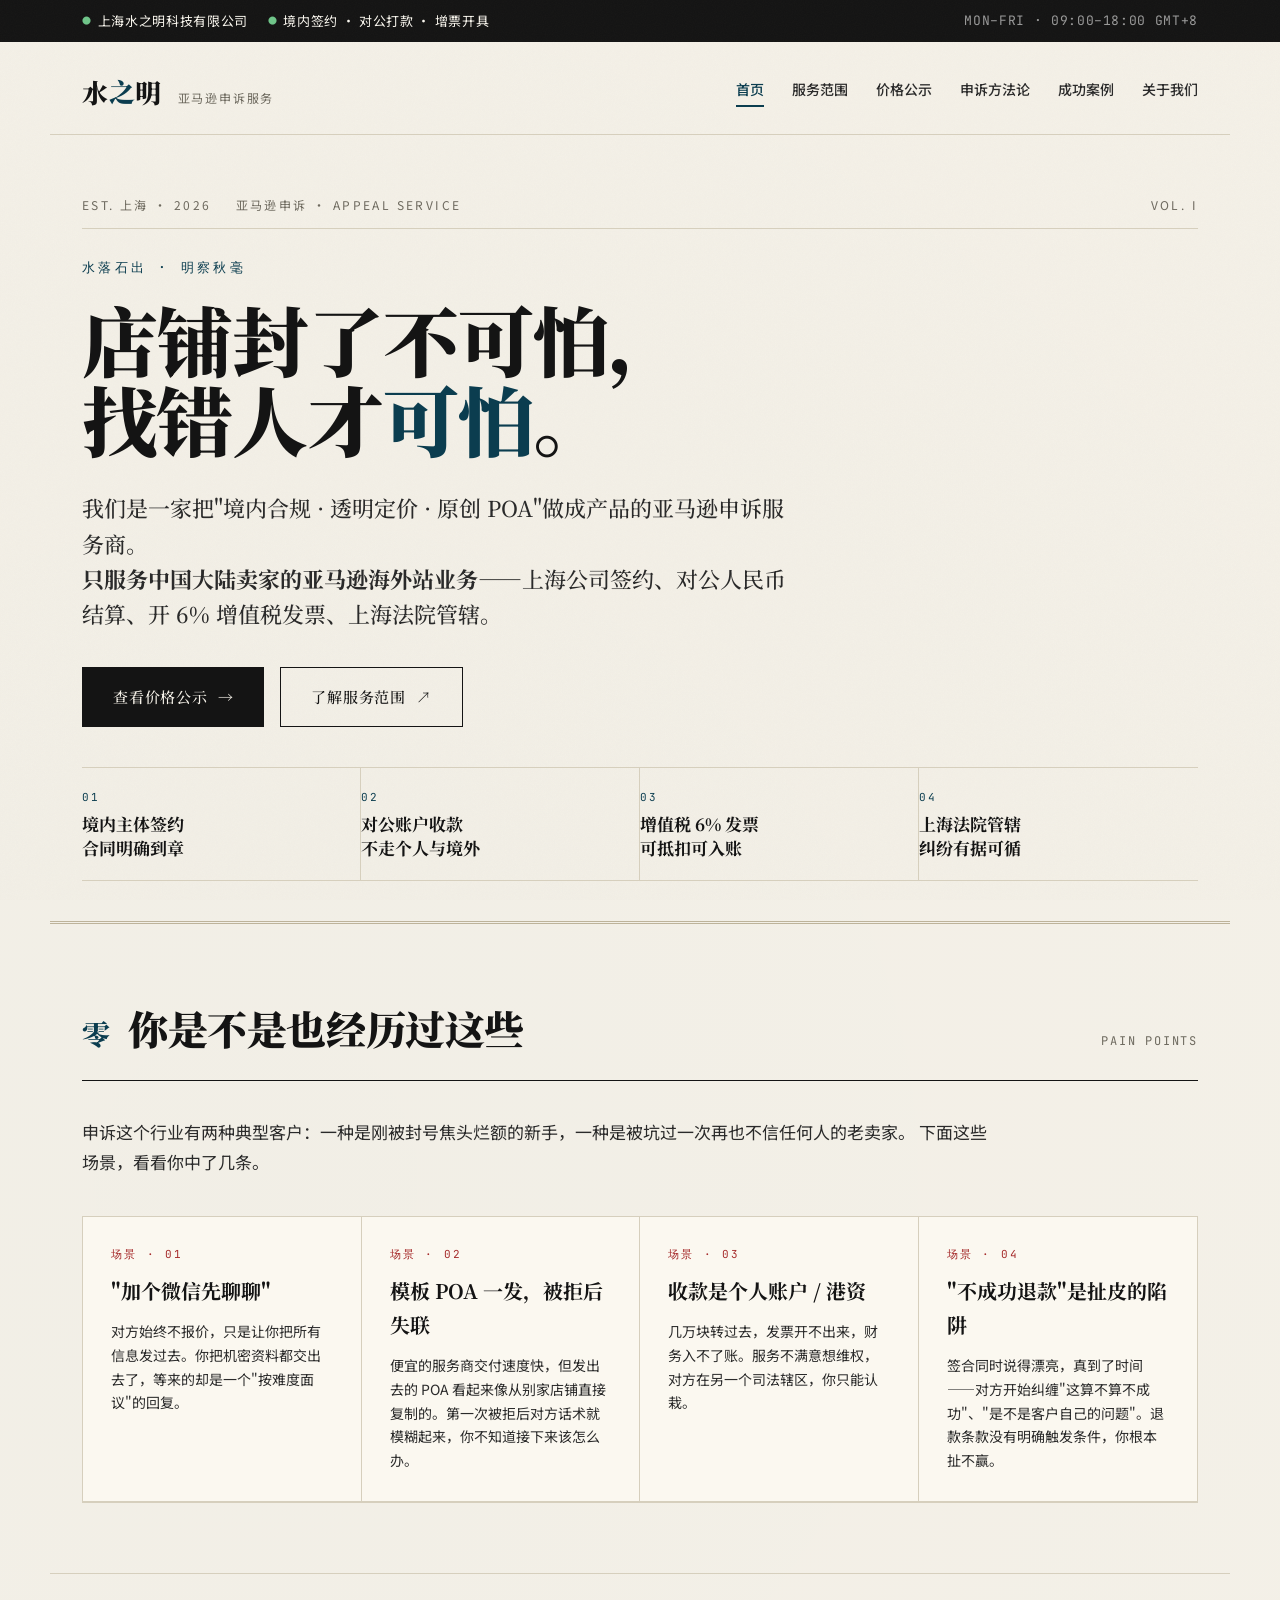
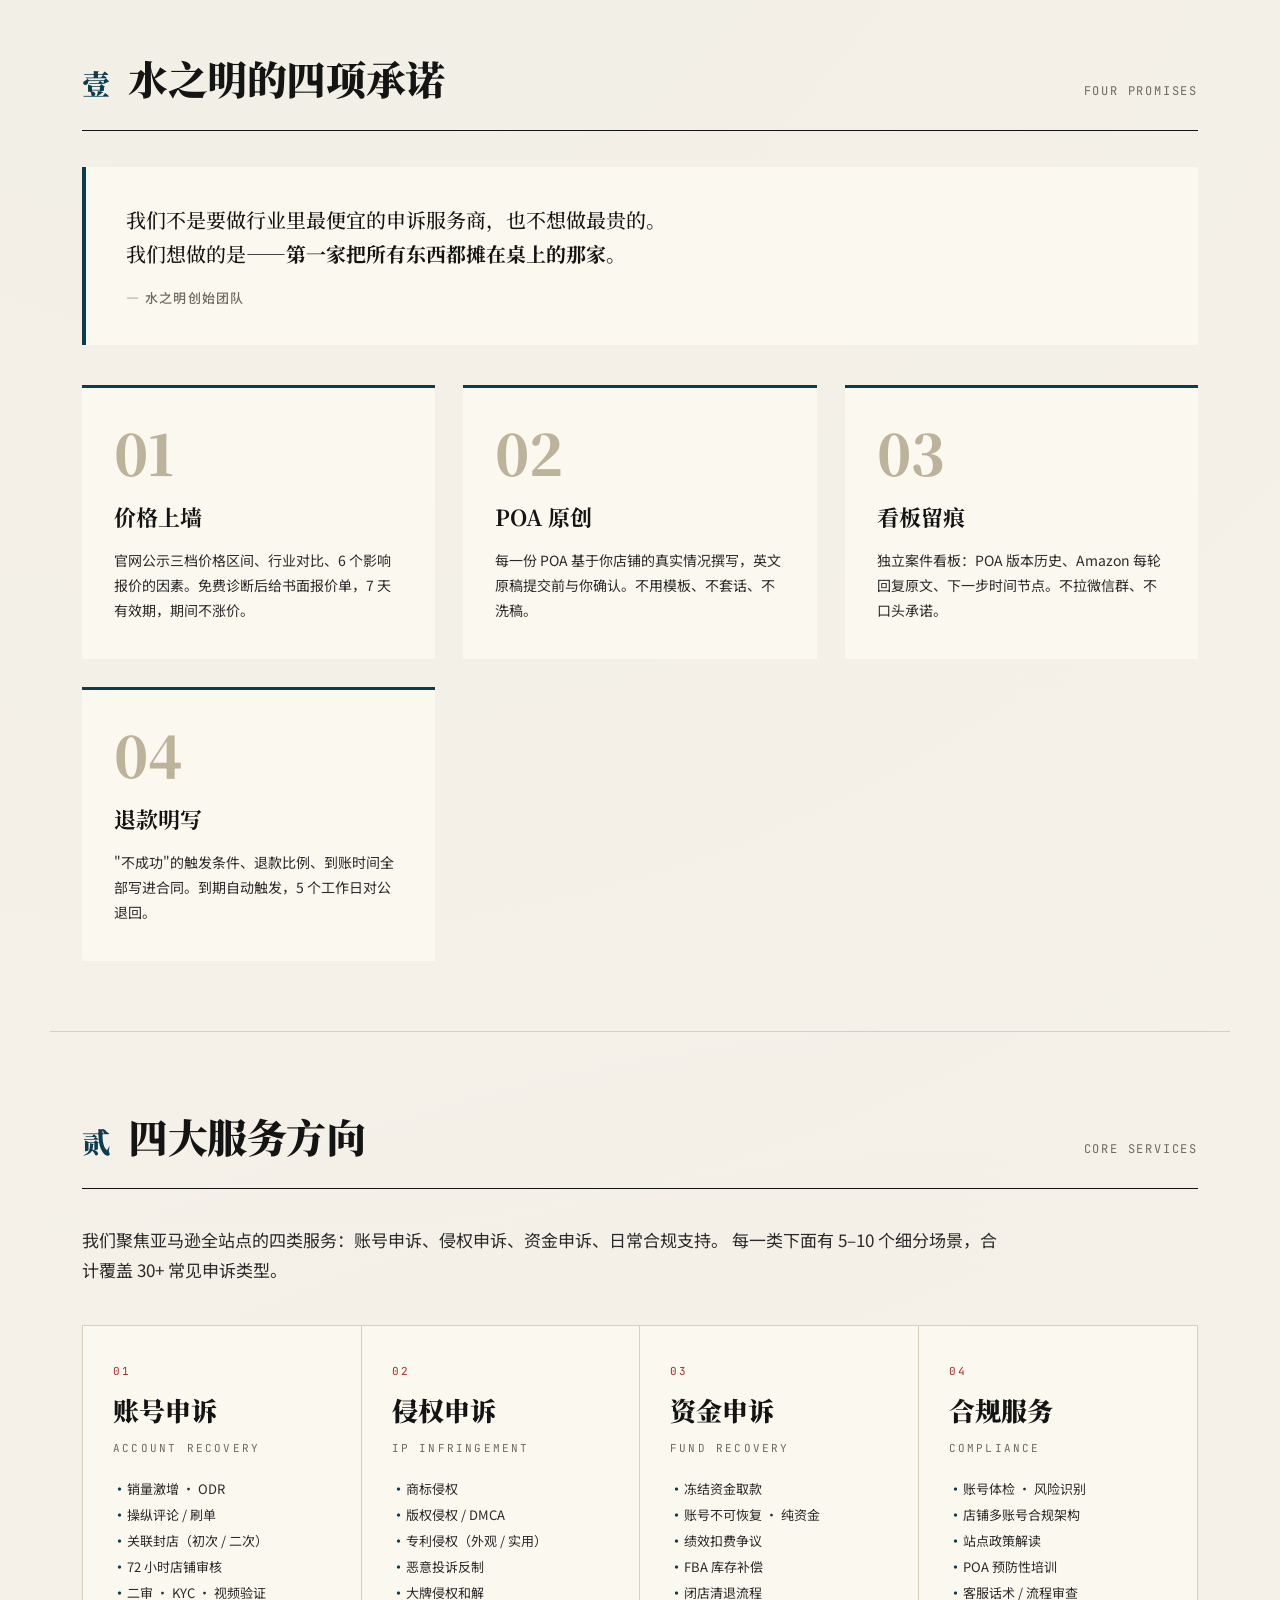
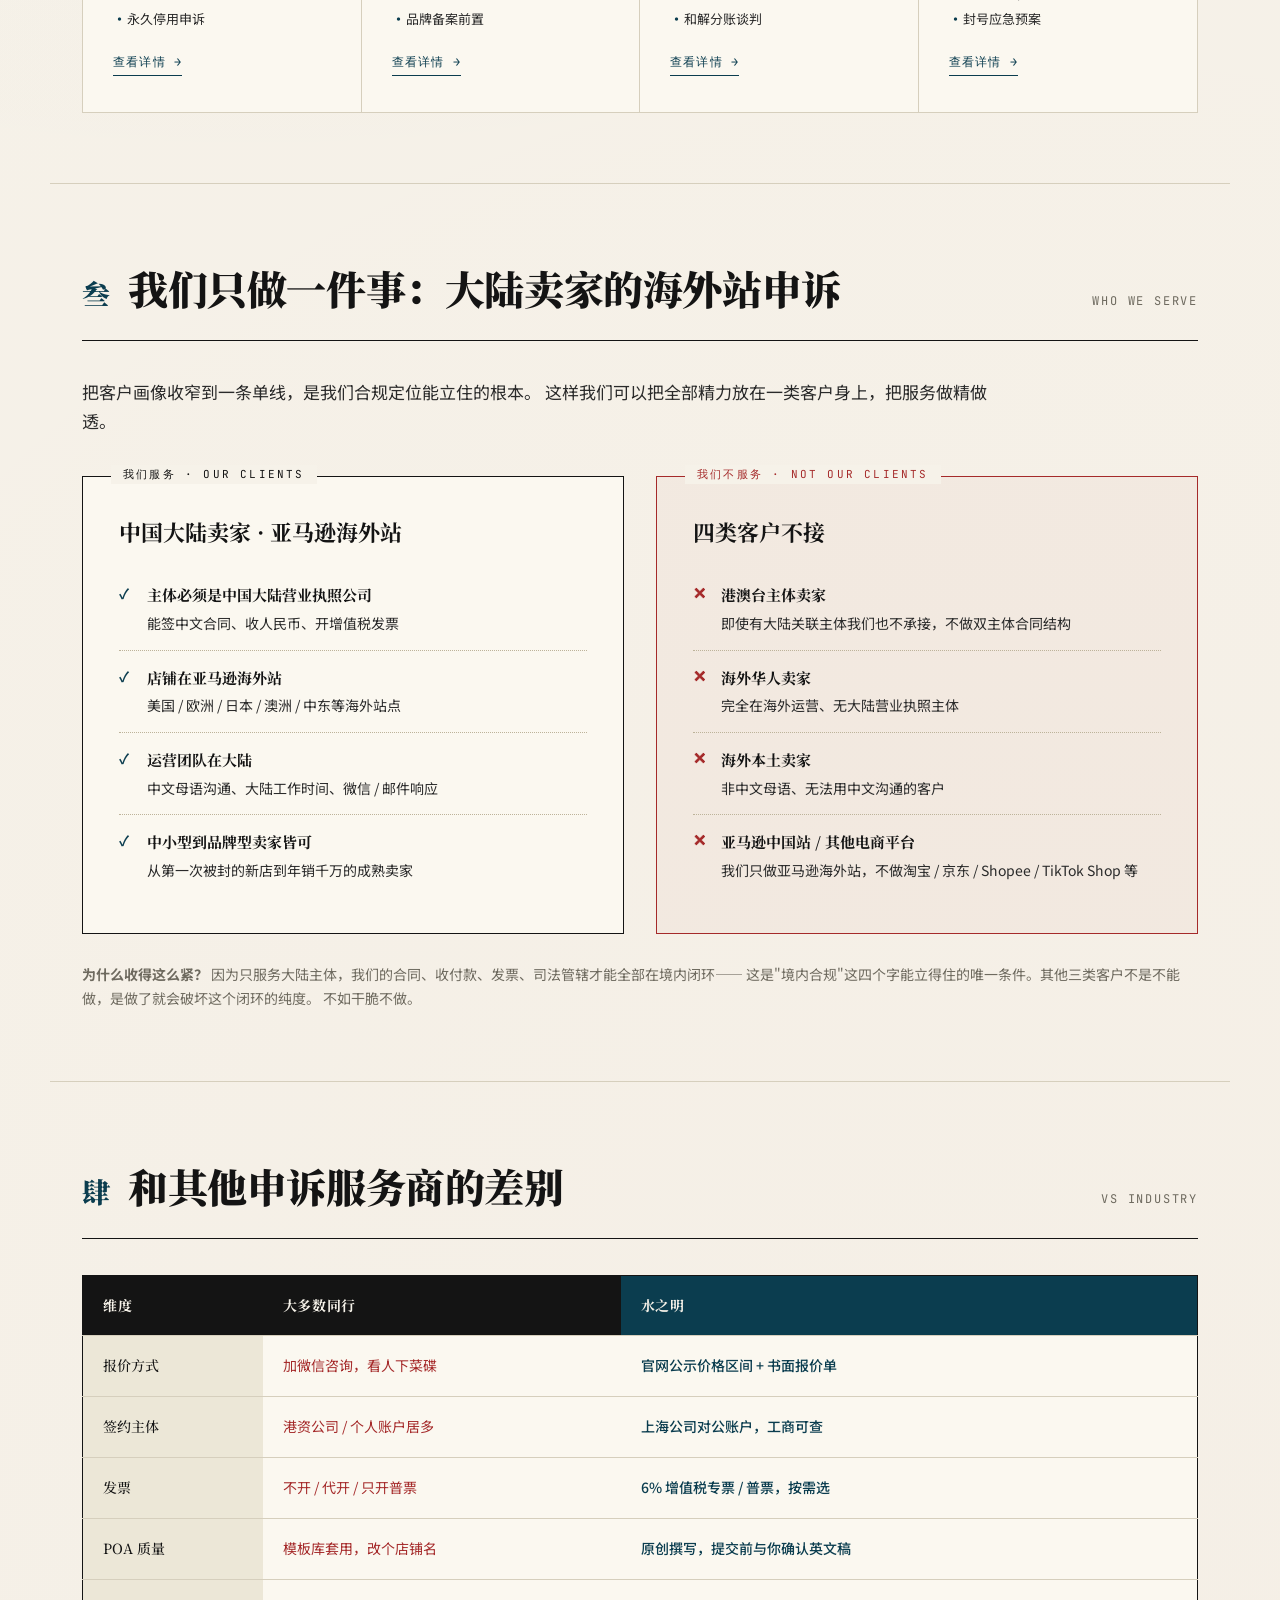
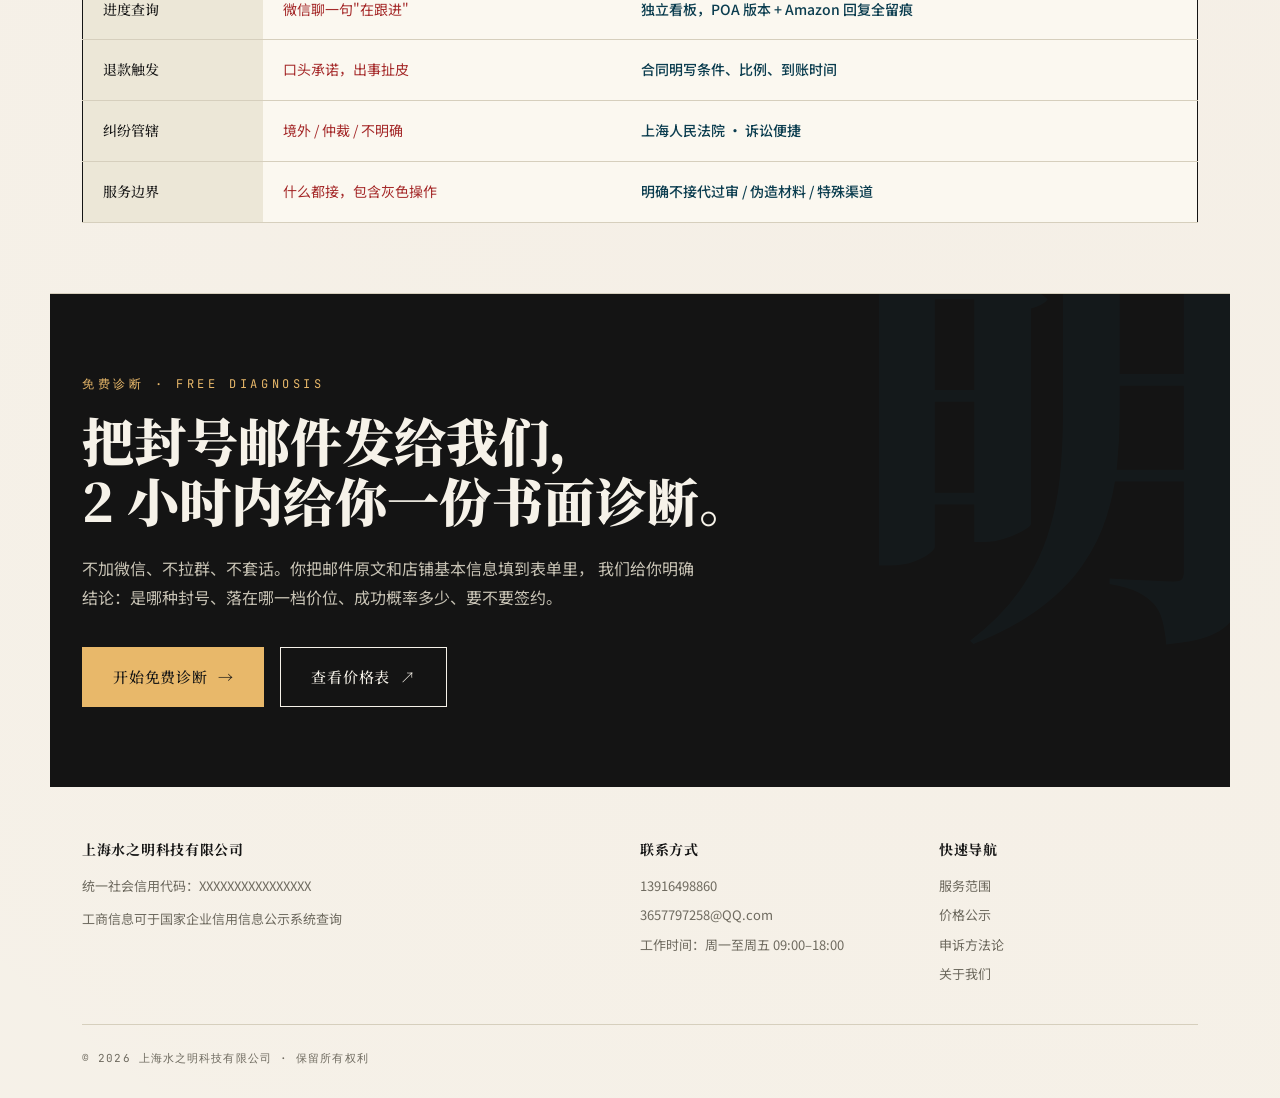
==== commit acee031e: "更新联系方式 + 加入销售介绍 PPT/PDF - 电话改为 13916498860 - 邮箱改为 3657797258@QQ.com - 删除占位公司地址 - 新增销售介绍 PPT 和 PDF  C" ====
--- a/index.html
+++ b/index.html
@@ -352,14 +352,13 @@
     <div class="footer-top">
       <div class="footer-col">
         <h4>上海水之明科技有限公司</h4>
-        <p>上海市 XX 区 XX 路 XX 号（详细地址）</p>
         <p>统一社会信用代码：XXXXXXXXXXXXXXXX</p>
         <p style="margin-top:10px;">工商信息可于国家企业信用信息公示系统查询</p>
       </div>
       <div class="footer-col">
         <h4>联系方式</h4>
-        <a href="tel:400-XXX-XXXX">400-XXX-XXXX</a>
-        <a href="mailto:service@shuizhiming.com">service@shuizhiming.com</a>
+        <a href="tel:13916498860">13916498860</a>
+        <a href="mailto:3657797258@QQ.com">3657797258@QQ.com</a>
         <p>工作时间：周一至周五 09:00–18:00</p>
       </div>
       <div class="footer-col">
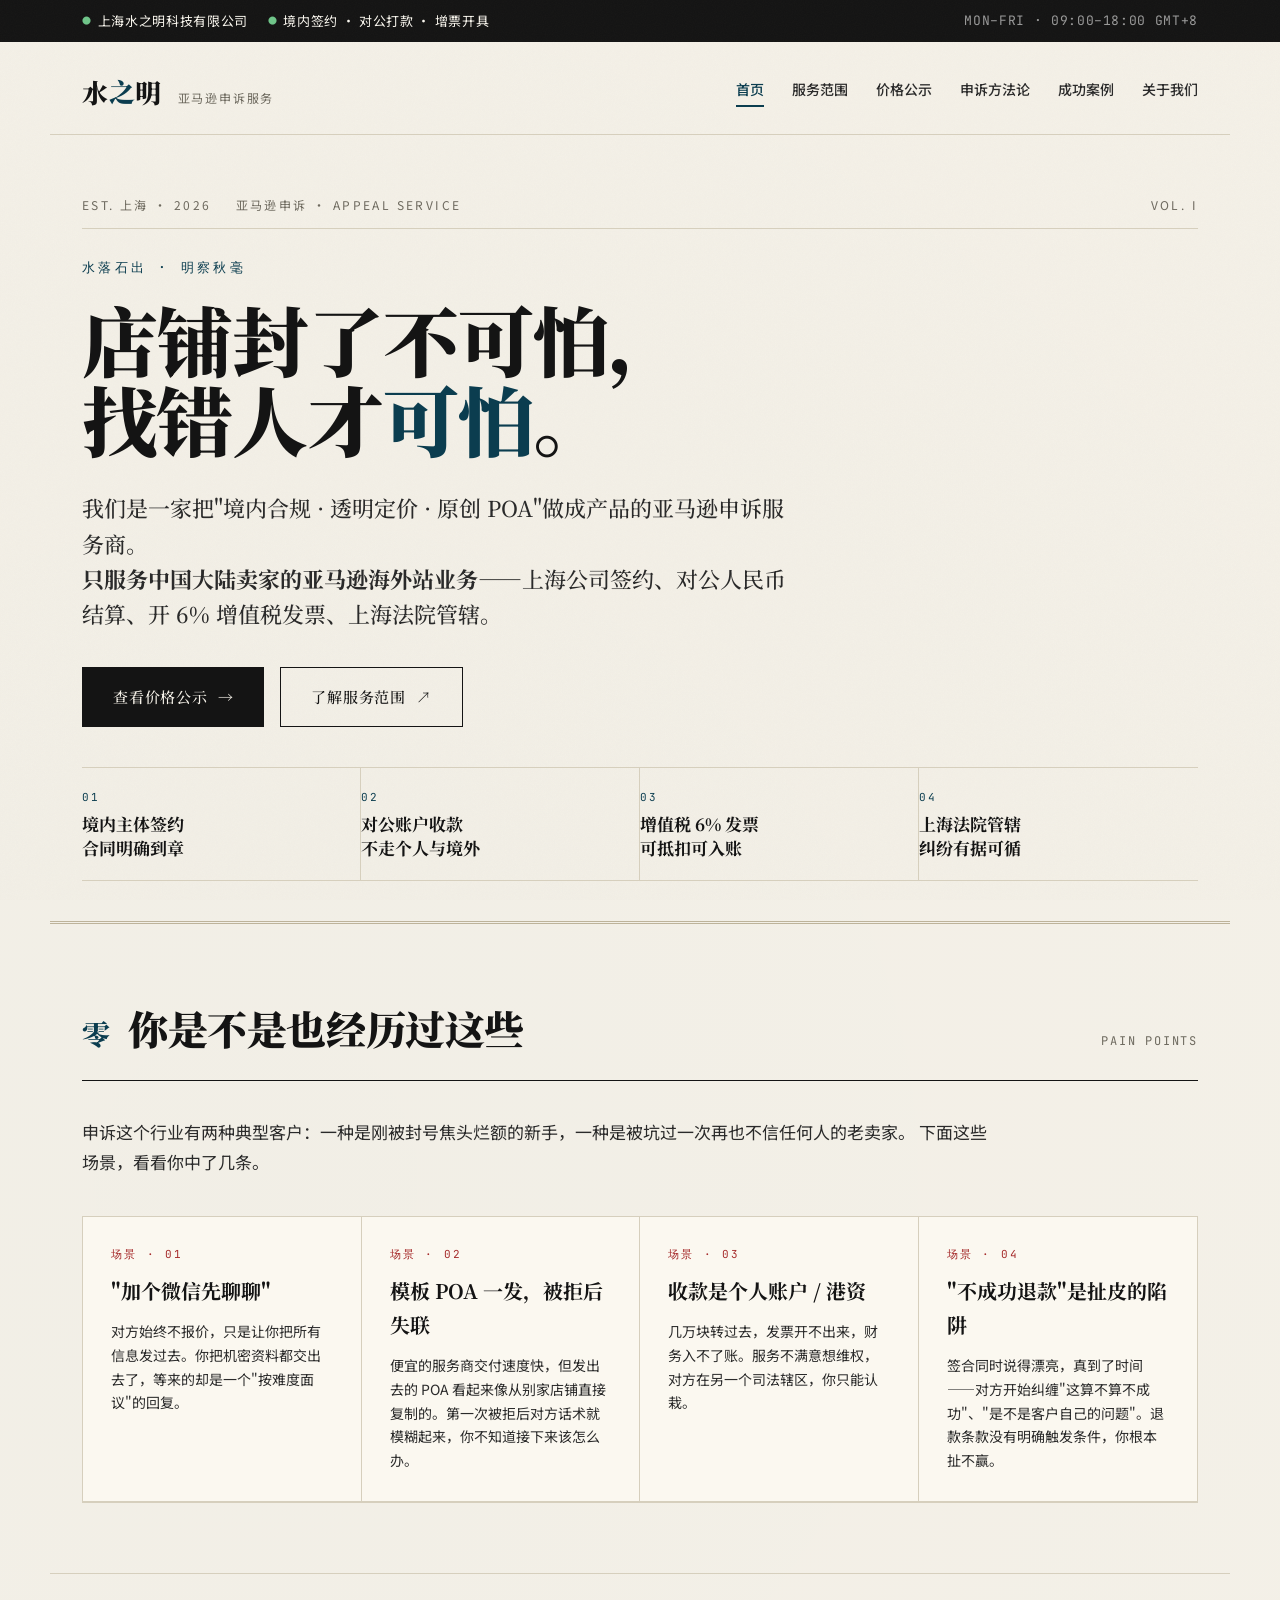
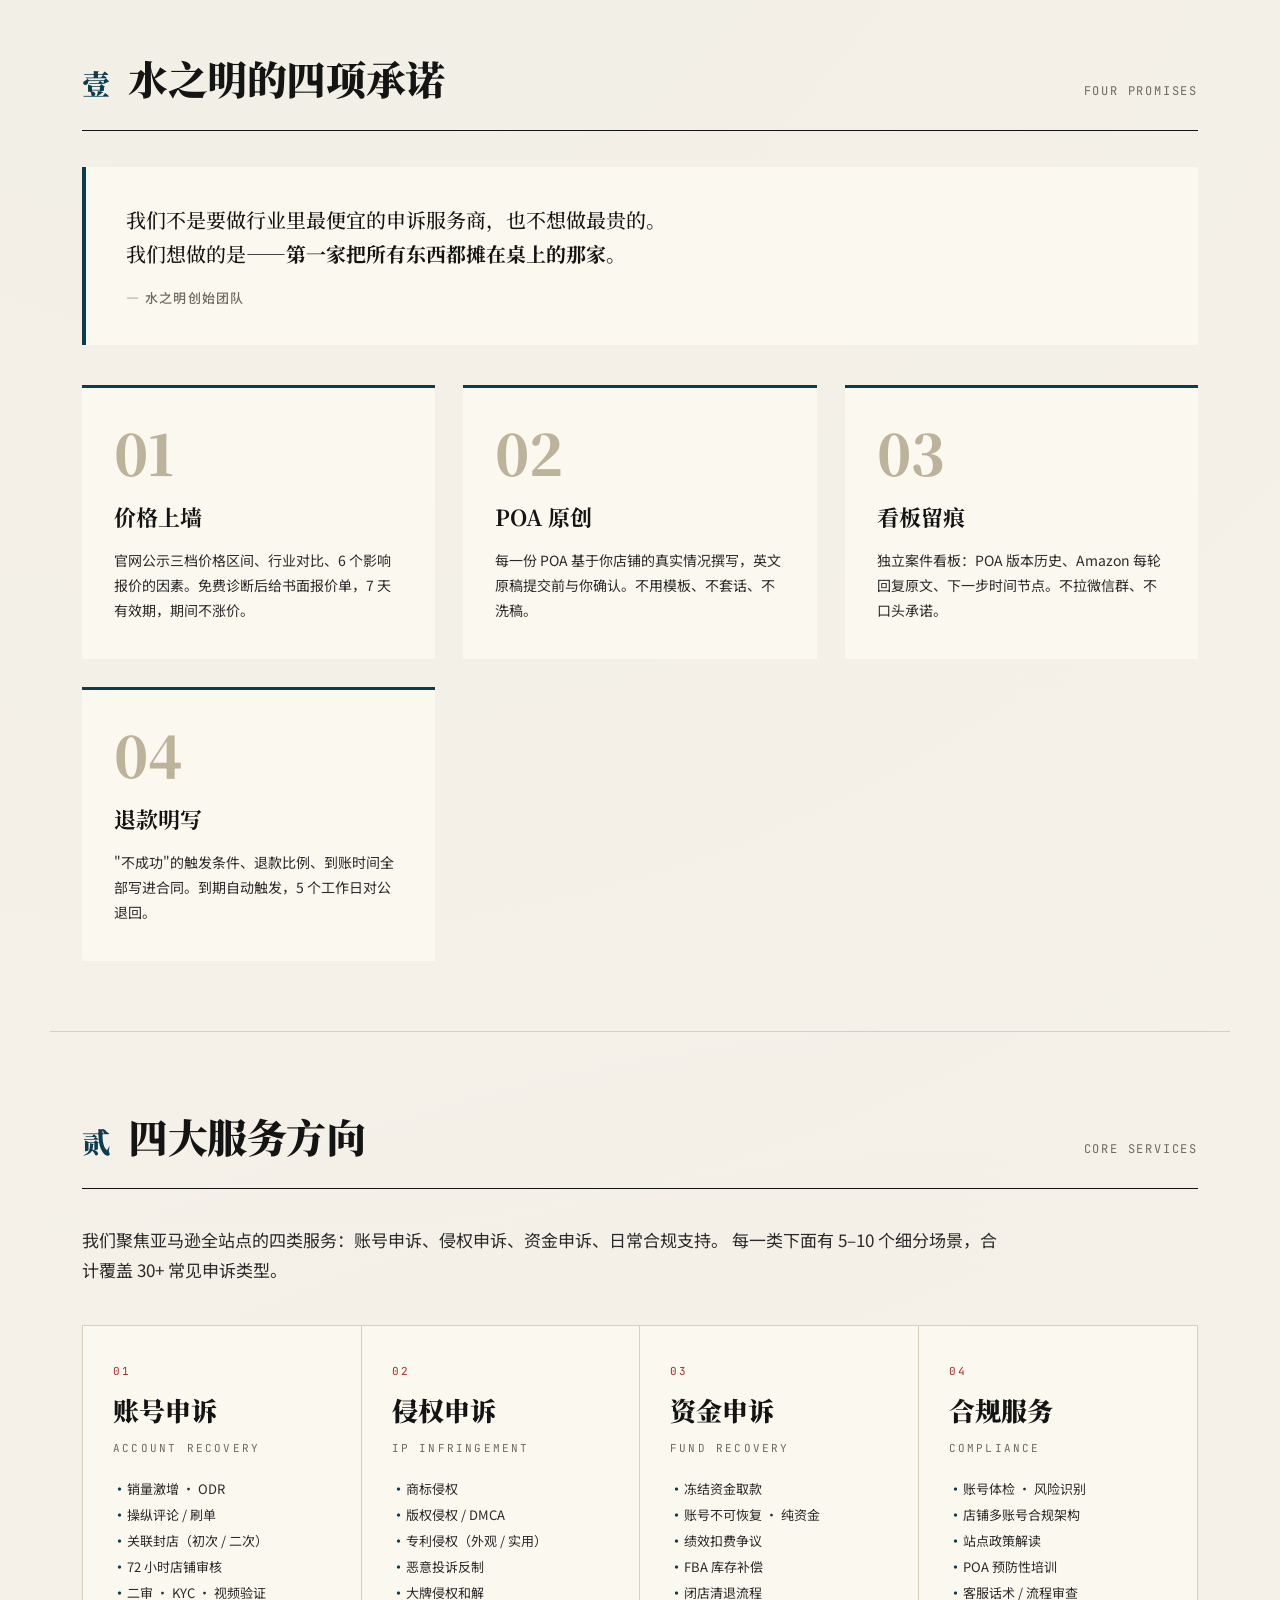
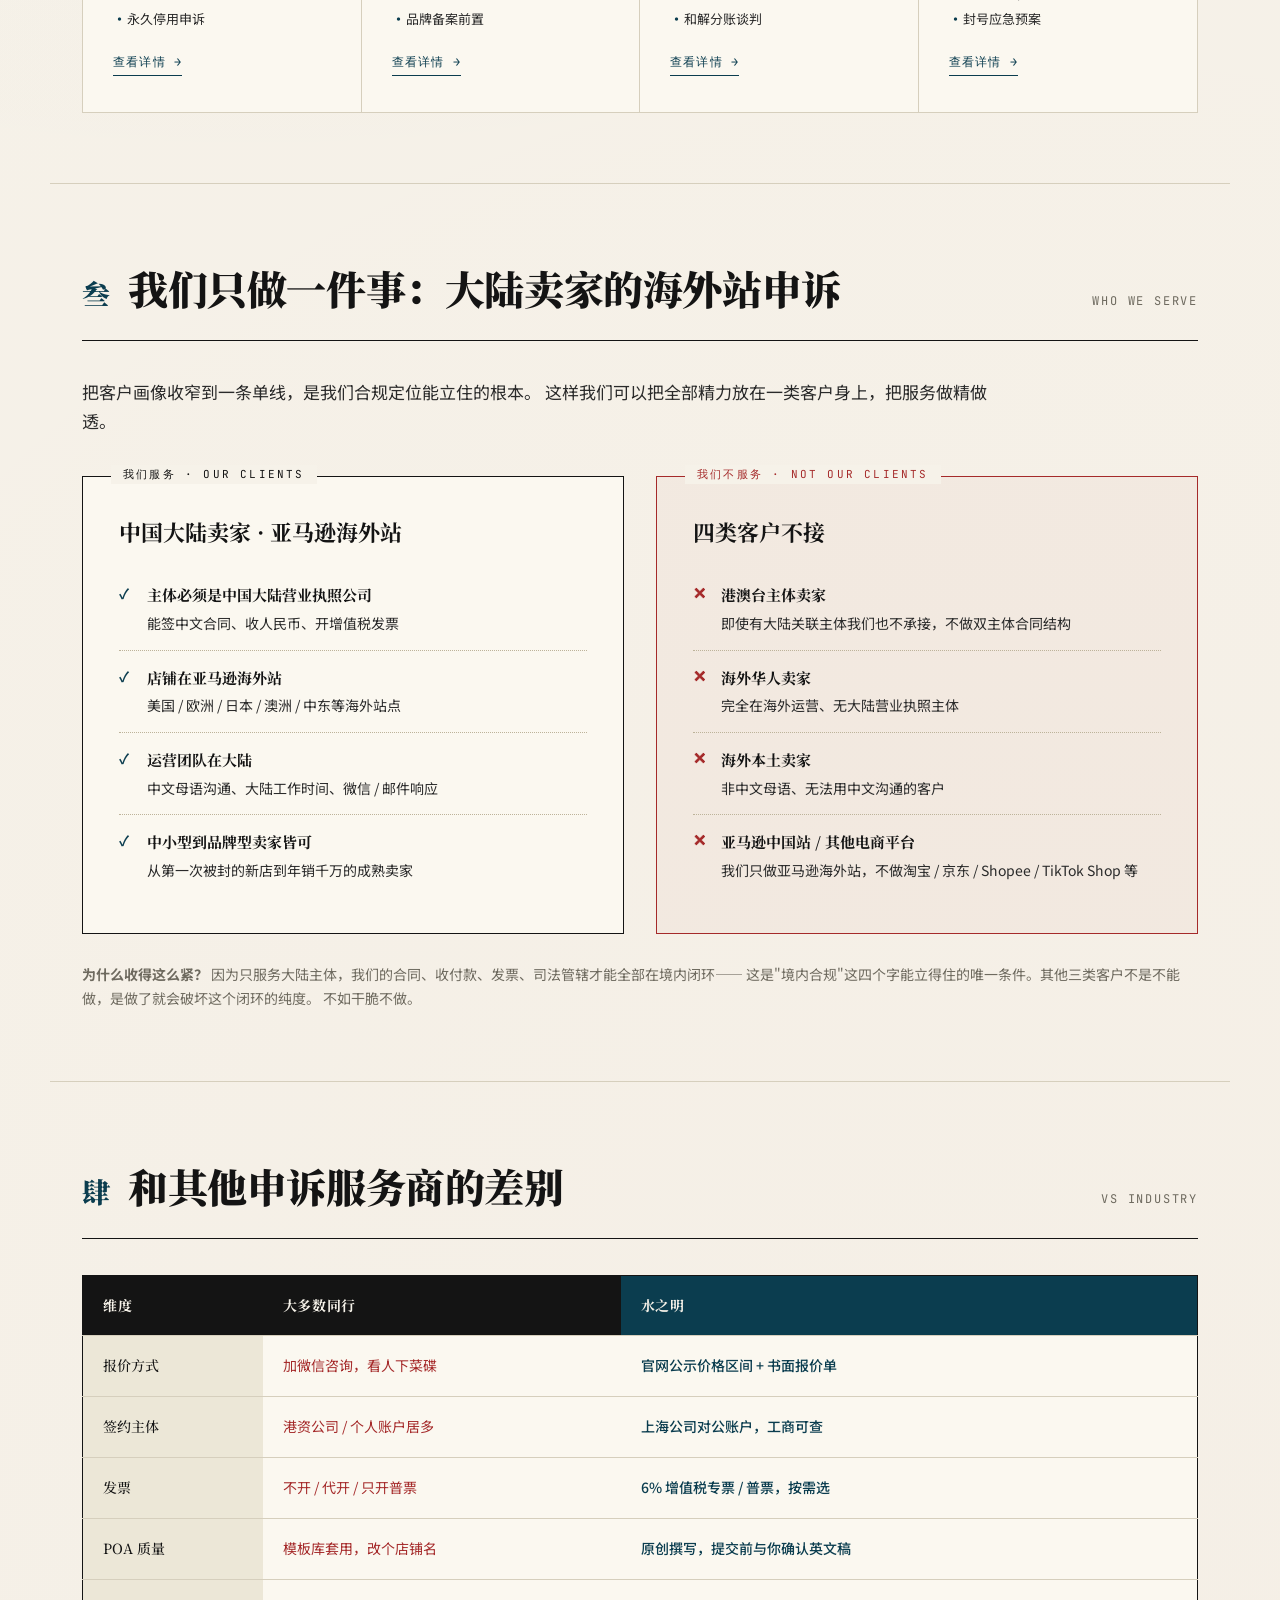
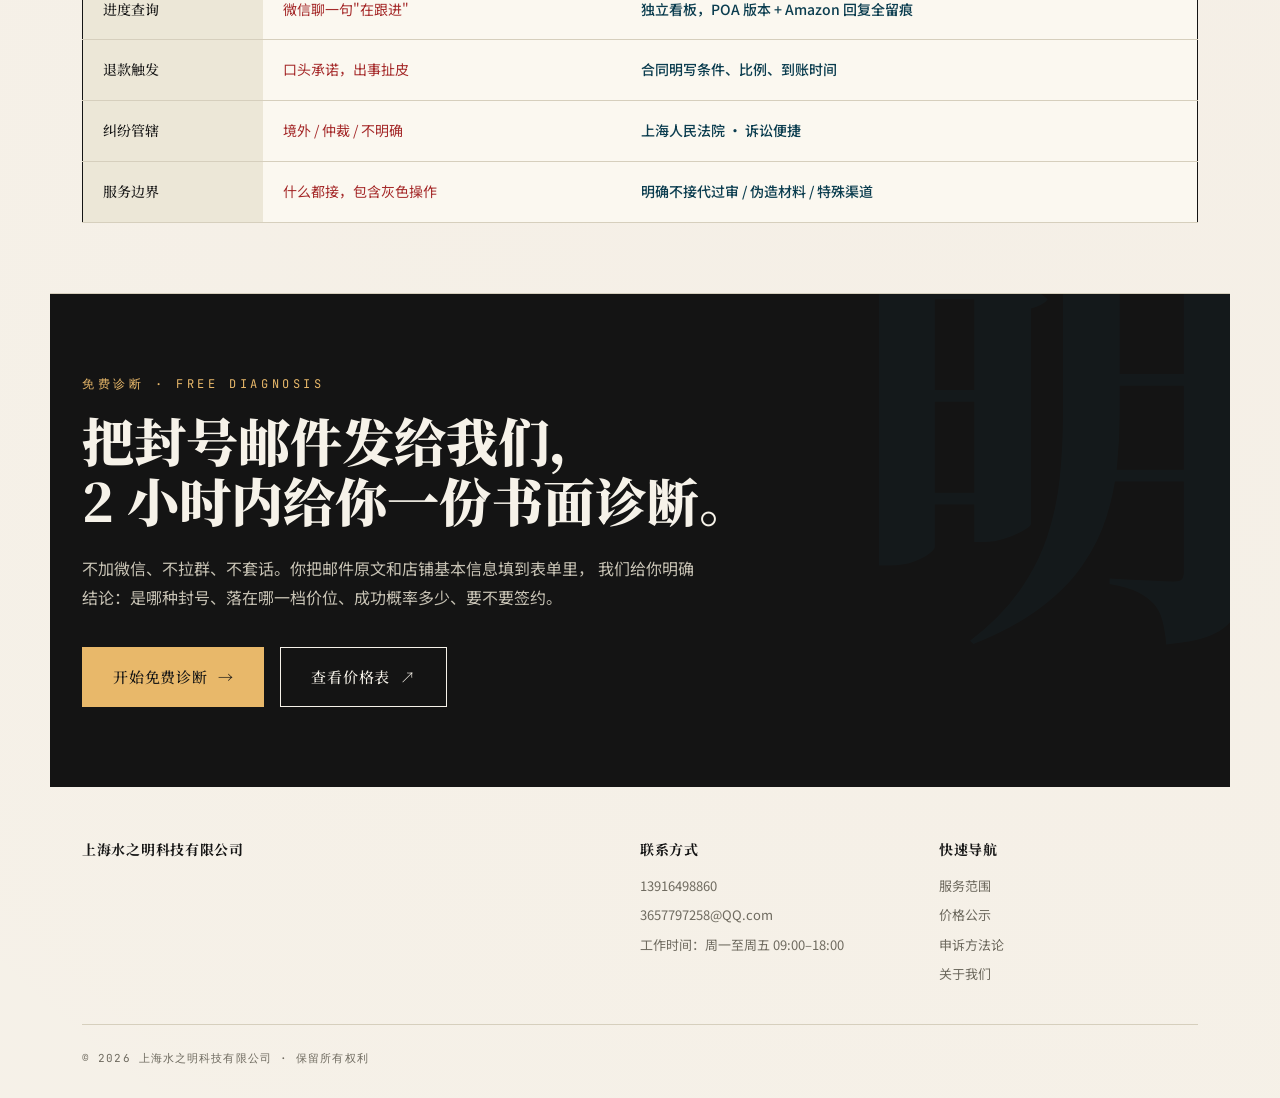
==== commit 2b962141: "删除 footer 占位的统一社会信用代码和工商查询行 Co-Authored-By: Claude Opus 4.7 (1M context) <noreply@anthropic.com>" ====
--- a/index.html
+++ b/index.html
@@ -352,8 +352,6 @@
     <div class="footer-top">
       <div class="footer-col">
         <h4>上海水之明科技有限公司</h4>
-        <p>统一社会信用代码：XXXXXXXXXXXXXXXX</p>
-        <p style="margin-top:10px;">工商信息可于国家企业信用信息公示系统查询</p>
       </div>
       <div class="footer-col">
         <h4>联系方式</h4>
